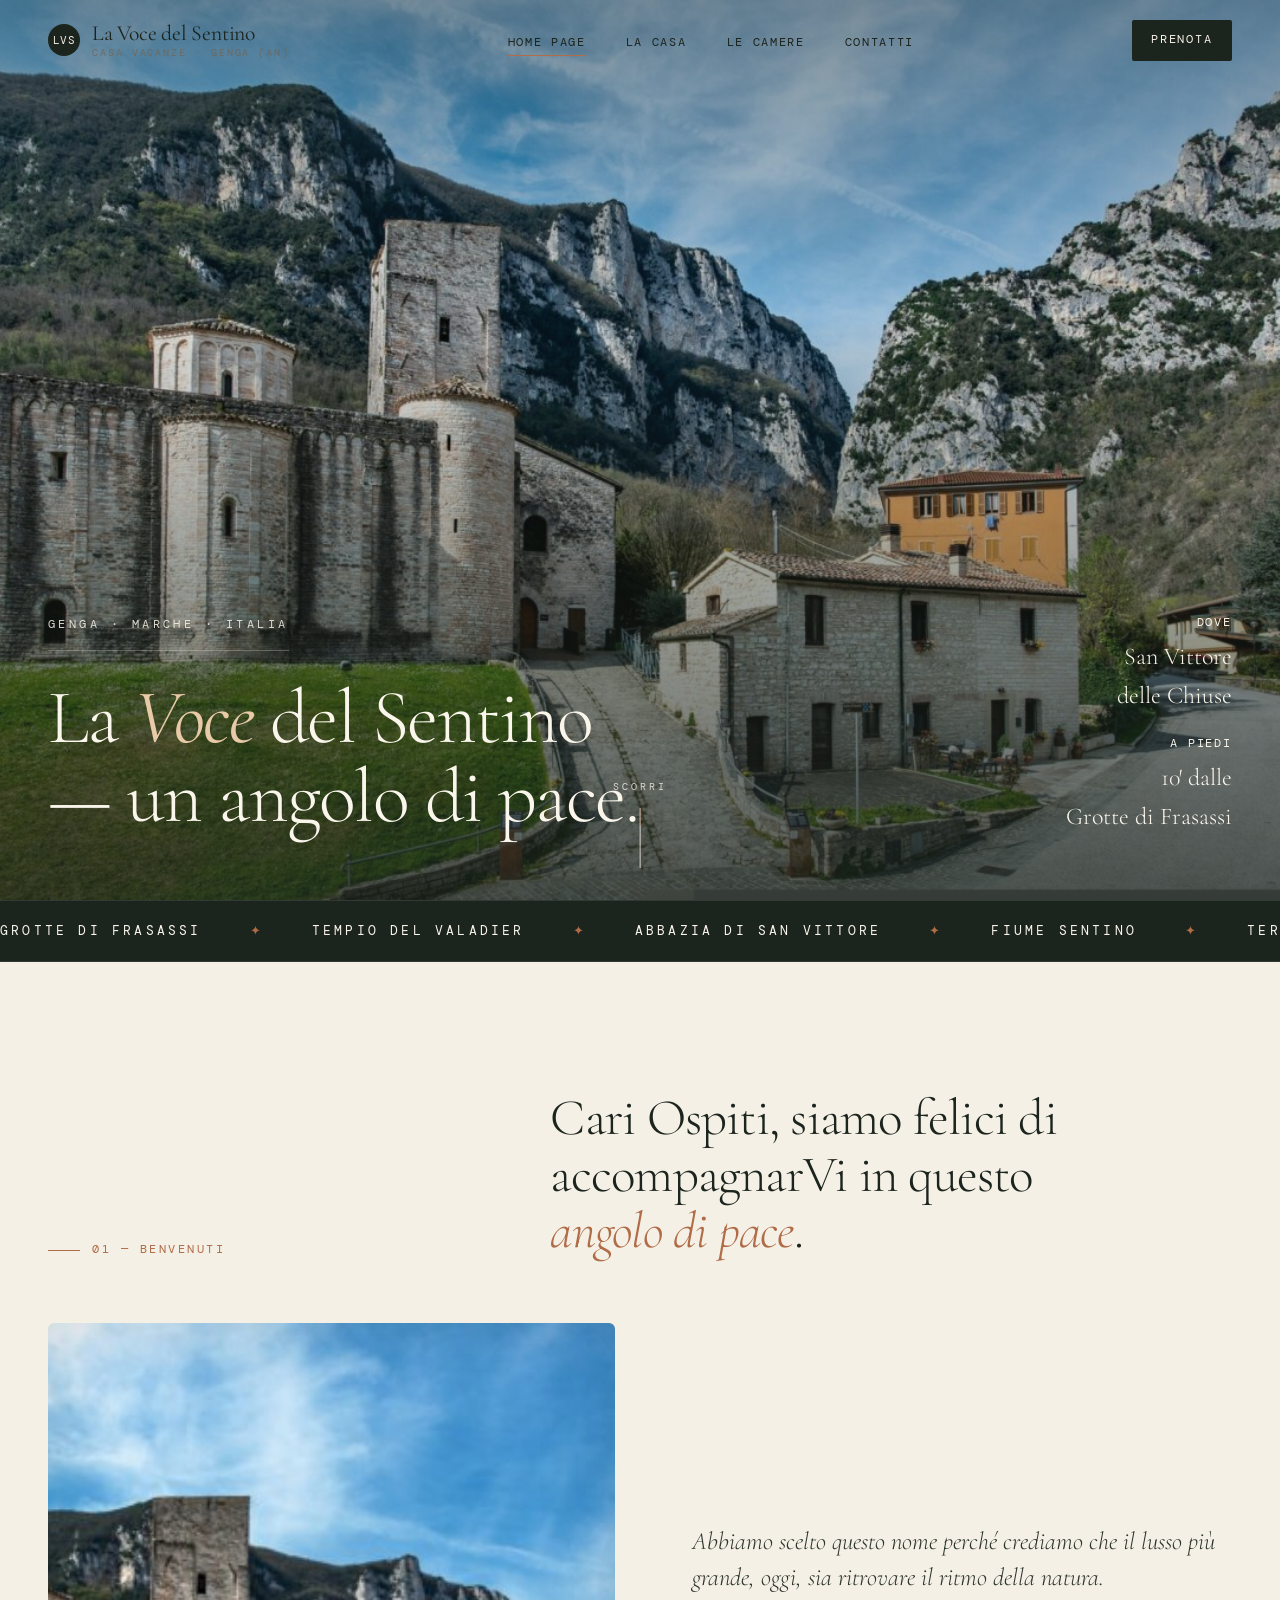
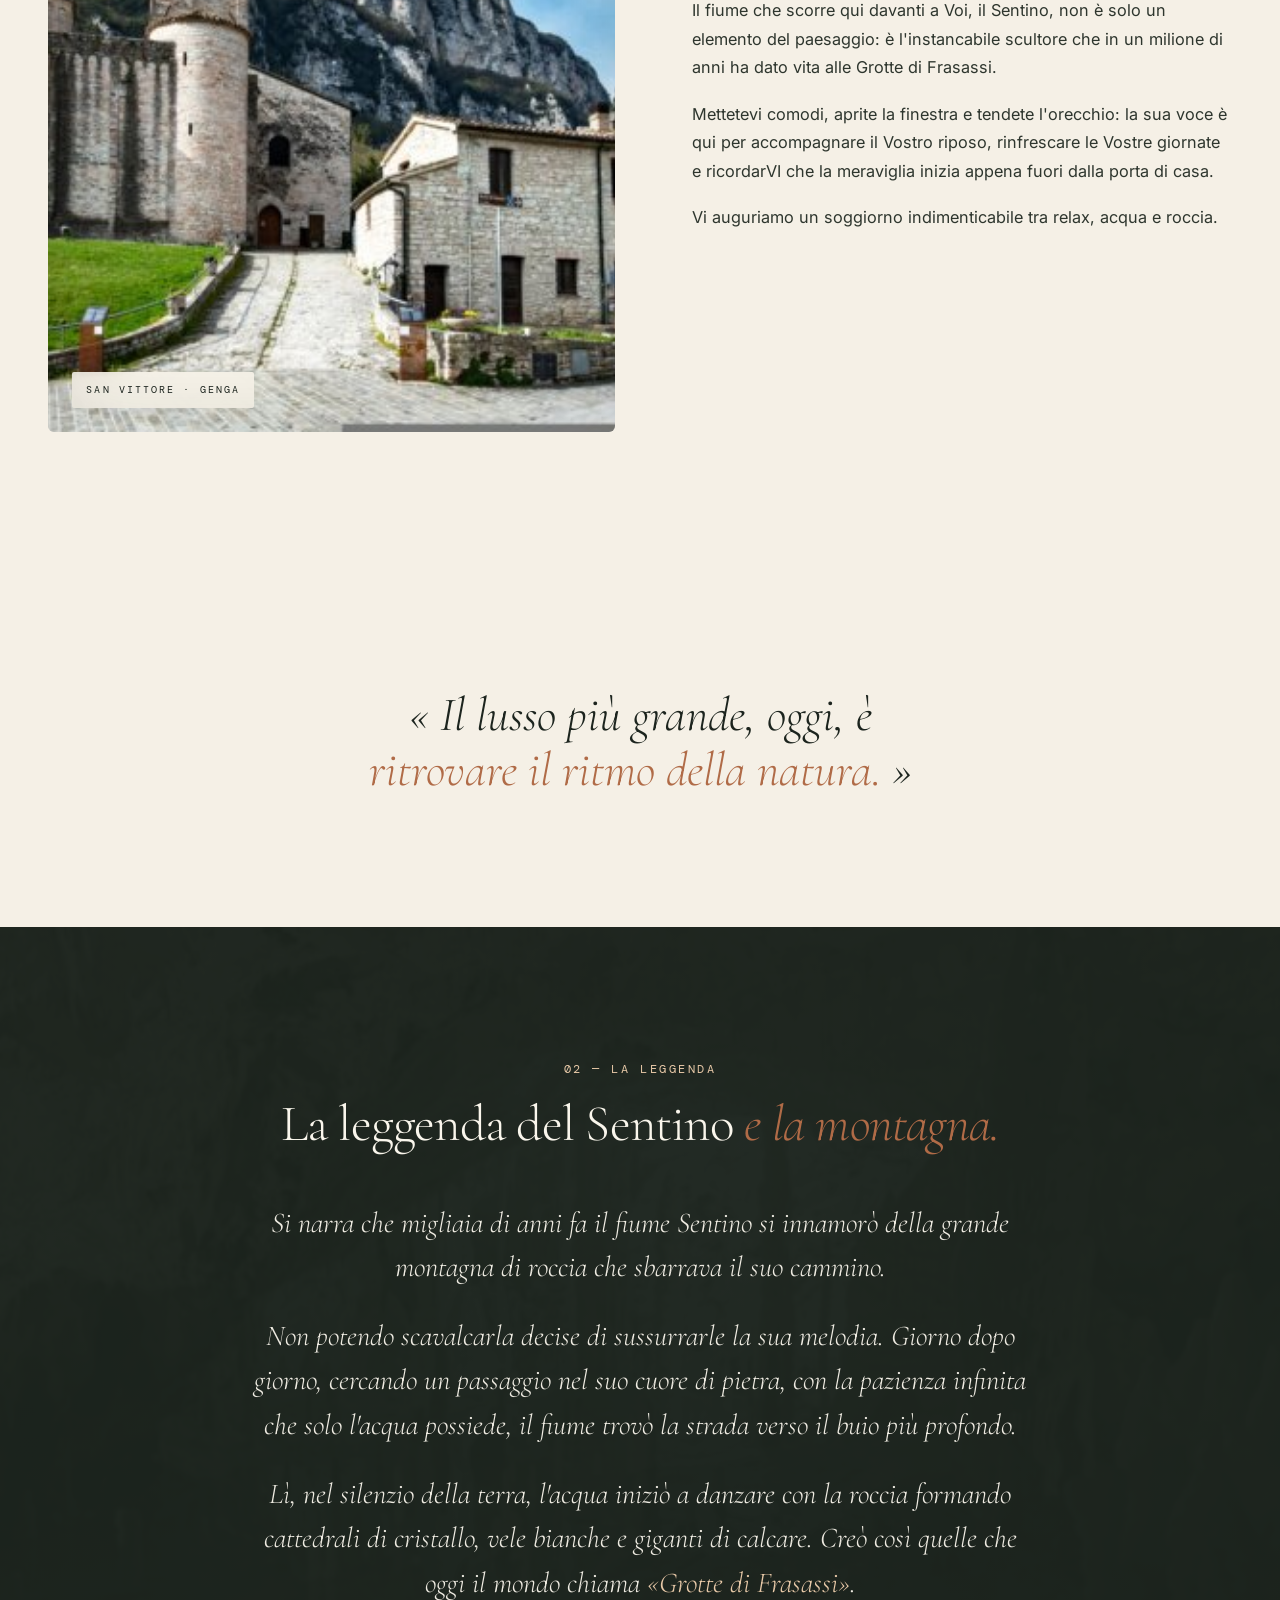
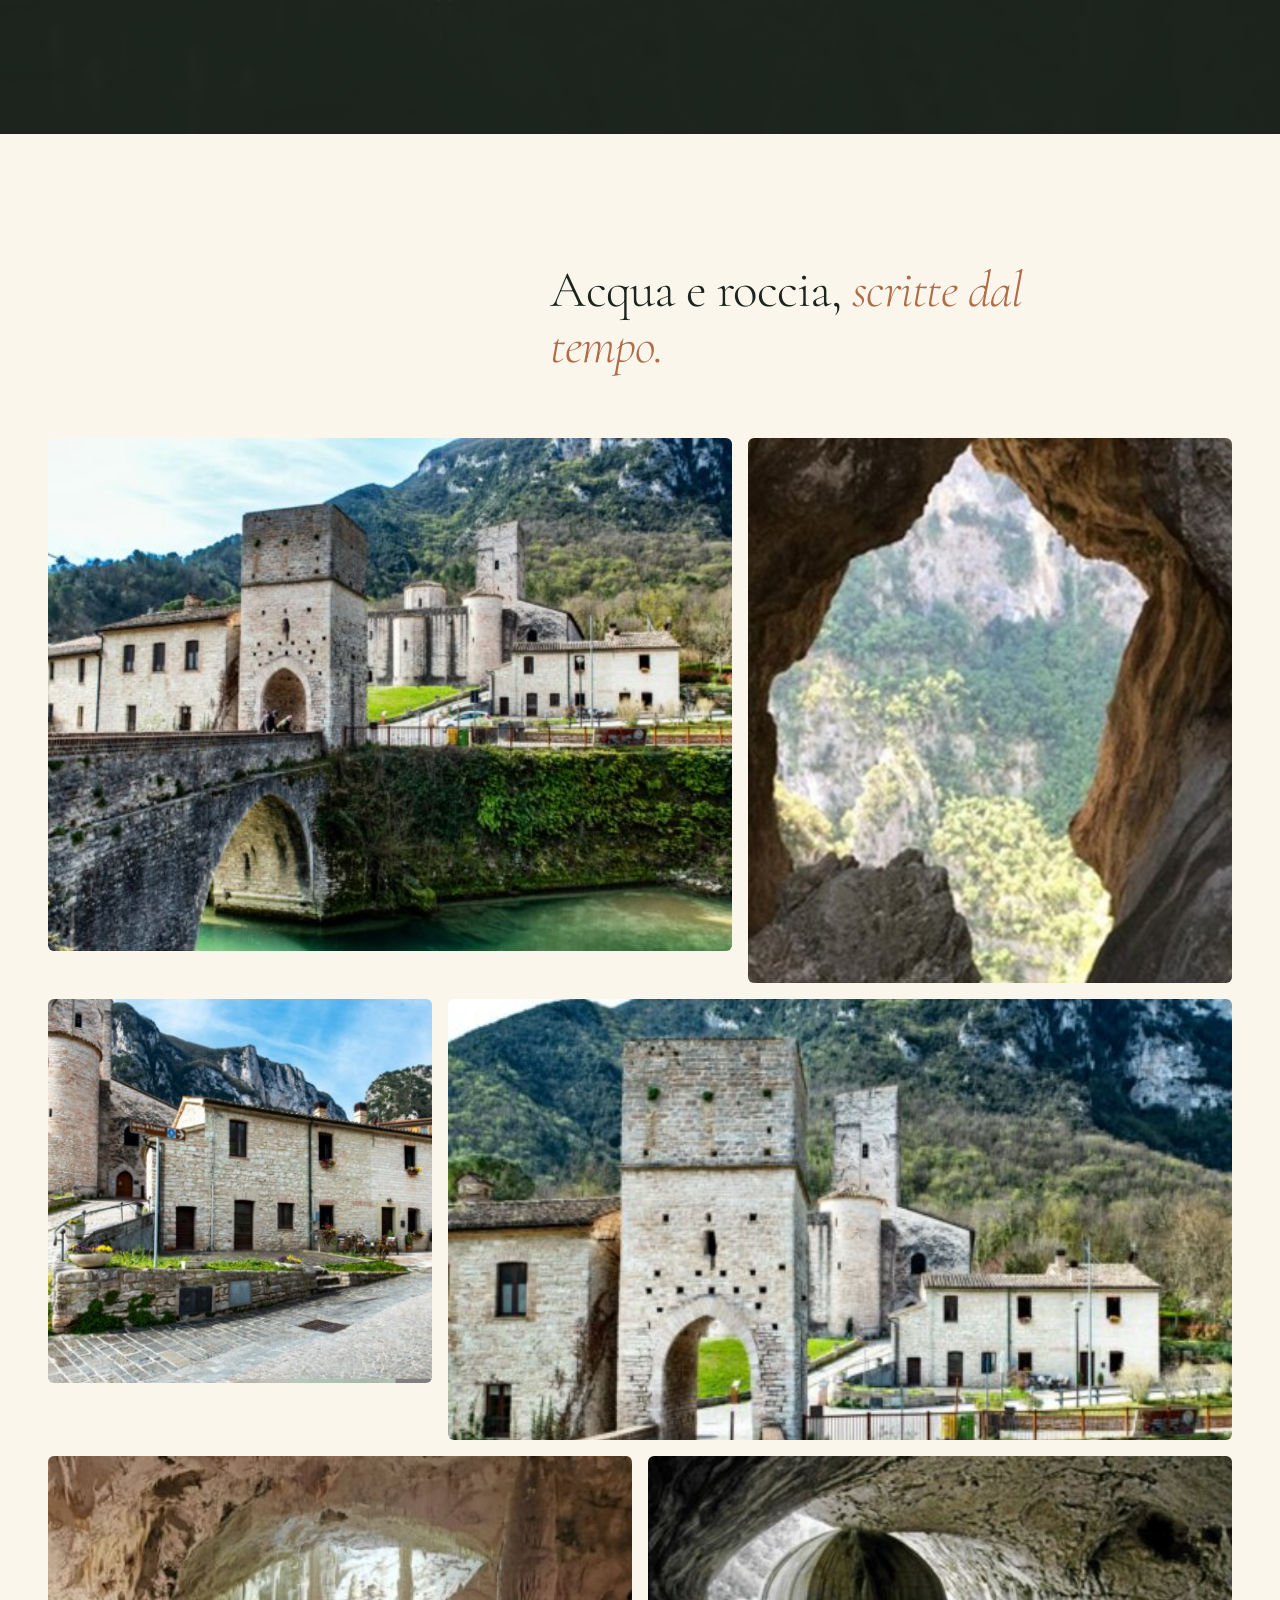
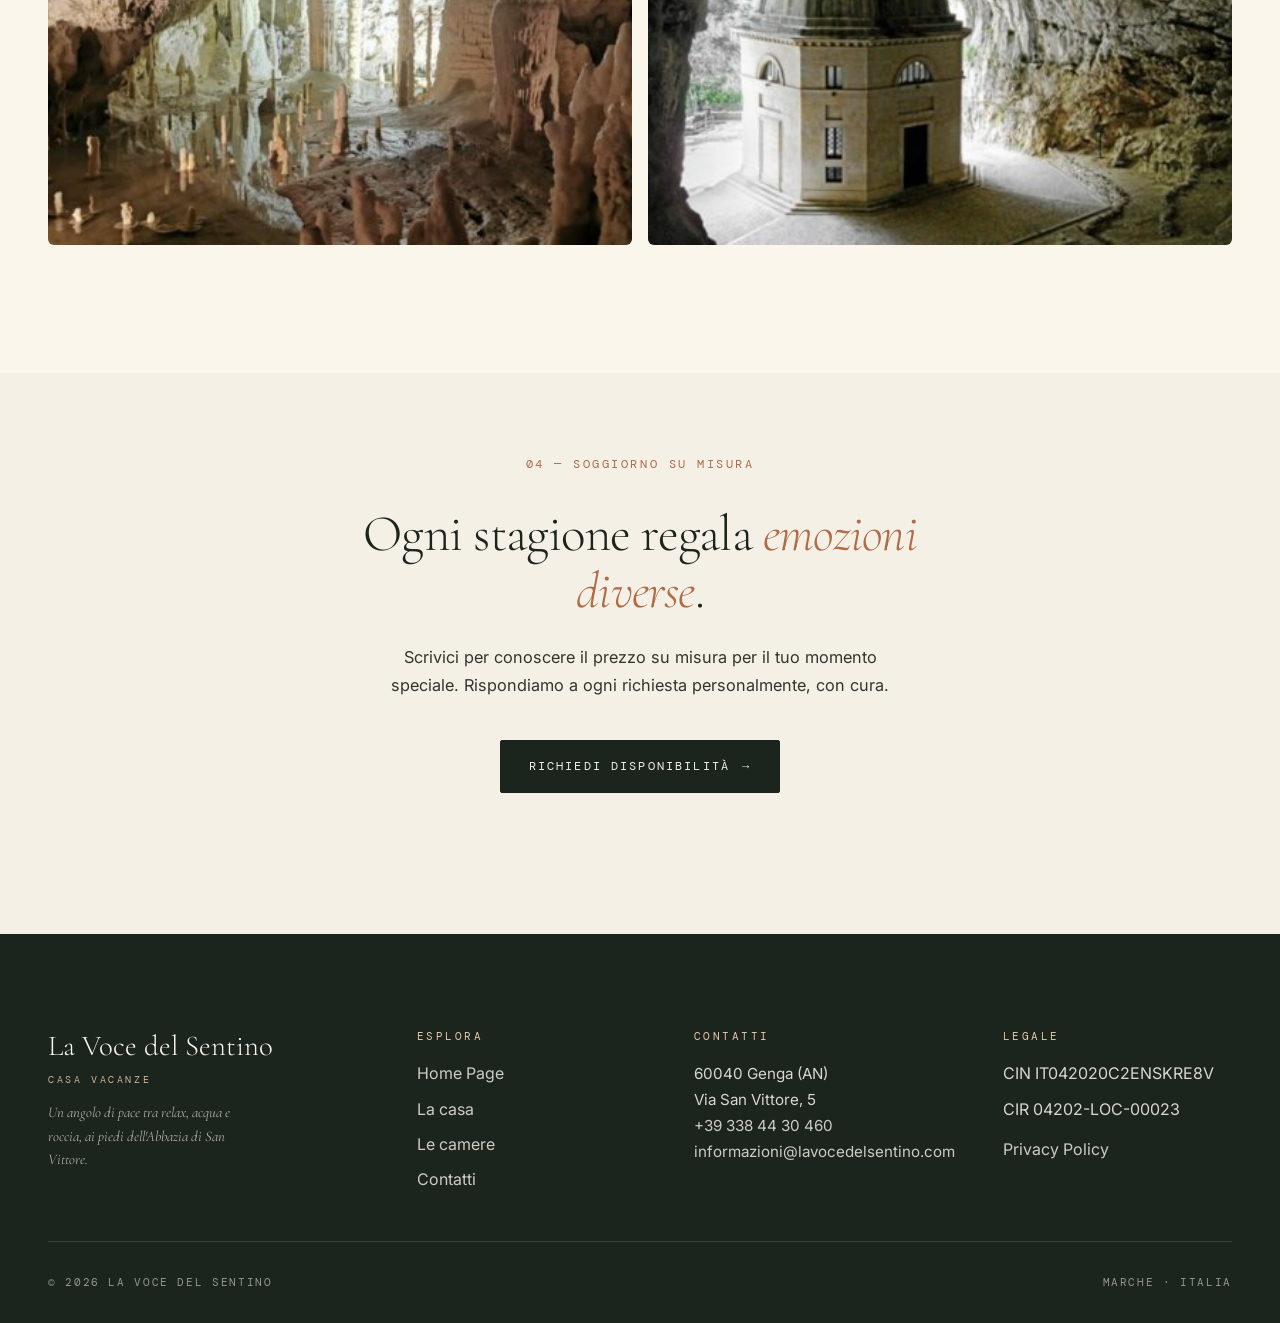
==== index.html @ 56e4af47 "Initial commit: La Voce del Sentino static site" ====
<!DOCTYPE html>
<html lang="it">
<head>
  <meta charset="UTF-8" />
  <meta name="viewport" content="width=device-width, initial-scale=1.0" />
  <title>La Voce del Sentino — Casa Vacanze a Genga, Marche</title>
  <meta name="description" content="Casa vacanze nel cuore delle Marche, a pochi passi dalle Grotte di Frasassi. Un angolo di pace accanto al fiume Sentino, tra relax, acqua e roccia." />
  <meta name="theme-color" content="#1C241E" />
  <meta property="og:title" content="La Voce del Sentino — Casa Vacanze" />
  <meta property="og:description" content="Un angolo di pace accanto al fiume Sentino, a 10 minuti dalle Grotte di Frasassi." />
  <meta property="og:type" content="website" />
  <meta property="og:image" content="images/1.jpg" />
  <link rel="icon" type="image/png" href="images/LA-VOCE-DEL-SENTINO-2.png" />
  <link rel="preconnect" href="https://fonts.googleapis.com">
  <link rel="preconnect" href="https://fonts.gstatic.com" crossorigin>
  <link href="https://fonts.googleapis.com/css2?family=Cormorant+Garamond:ital,wght@0,300;0,400;0,500;1,300;1,400&family=DM+Mono:wght@400;500&family=Inter:wght@300;400;500;600&display=swap" rel="stylesheet">
  <link rel="stylesheet" href="css/style.css" />
</head>
<body>

  <!-- NAV -->
  <header class="nav" role="banner">
    <div class="container nav__inner">
      <a href="index.html" class="nav__logo" aria-label="La Voce del Sentino — home">
        <span class="nav__logo-mark">LVS</span>
        <span>
          La Voce del Sentino
          <small>Casa Vacanze · Genga (AN)</small>
        </span>
      </a>
      <nav aria-label="Principale">
        <ul class="nav__links">
          <li><a href="index.html" class="is-active">Home Page</a></li>
          <li><a href="la-casa.html">La casa</a></li>
          <li><a href="le-camere.html">Le camere</a></li>
          <li><a href="contatti.html">Contatti</a></li>
        </ul>
      </nav>
      <a href="contatti.html" class="nav__cta">Prenota</a>
      <button class="nav__toggle" aria-label="Apri menu" aria-expanded="false">
        <span></span><span></span>
      </button>
    </div>
  </header>

  <!-- HERO -->
  <section class="hero" id="top">
    <div class="hero__bg">
      <img src="images/1.jpg" alt="La casa tra l'Abbazia di San Vittore e le montagne di Frasassi" />
    </div>
    <div class="container hero__inner">
      <div class="hero__grid">
        <div class="hero__headline reveal">
          <span class="hero__tag">Genga · Marche · Italia</span>
          <h1 class="display">La <em>Voce</em> del Sentino<br/>— un angolo di pace.</h1>
        </div>
        <div class="hero__meta reveal" data-delay="2">
          <div>
            <span>Dove</span>
            <strong>San Vittore<br/>delle Chiuse</strong>
          </div>
          <div>
            <span>A piedi</span>
            <strong>10′ dalle<br/>Grotte di Frasassi</strong>
          </div>
        </div>
      </div>
    </div>
    <div class="hero__scroll" aria-hidden="true">
      <span>Scorri</span>
      <span class="hero__scroll-line"></span>
    </div>
  </section>

  <!-- MARQUEE -->
  <div class="marquee" aria-hidden="true">
    <div class="marquee__track">
      <span>Grotte di Frasassi</span>
      <span>Tempio del Valadier</span>
      <span>Abbazia di San Vittore</span>
      <span>Fiume Sentino</span>
      <span>Terme di Frasassi</span>
      <span>Gola della Rossa</span>
      <span>Grotte di Frasassi</span>
      <span>Tempio del Valadier</span>
      <span>Abbazia di San Vittore</span>
      <span>Fiume Sentino</span>
      <span>Terme di Frasassi</span>
      <span>Gola della Rossa</span>
    </div>
  </div>

  <!-- WELCOME -->
  <section class="section">
    <div class="container">
      <div class="section-head">
        <div class="reveal">
          <span class="eyebrow">01 — Benvenuti</span>
        </div>
        <div class="section-head__right reveal" data-delay="1">
          <h2 class="h-section">Cari Ospiti, siamo felici di accompagnarVi in questo <em>angolo di pace</em>.</h2>
        </div>
      </div>

      <div class="split">
        <div class="split__media reveal">
          <img src="images/41.jpg" alt="L'Abbazia di San Vittore accanto alla casa, con la gola di Frasassi sullo sfondo" />
          <span class="split__caption">San Vittore · Genga</span>
        </div>
        <div class="split__content reveal" data-delay="1">
          <p class="lead">Abbiamo scelto questo nome perché crediamo che il lusso più grande, oggi, sia ritrovare il ritmo della natura.</p>
          <p class="body-text">Il fiume che scorre qui davanti a Voi, il Sentino, non è solo un elemento del paesaggio: è l'instancabile scultore che in un milione di anni ha dato vita alle Grotte di Frasassi.</p>
          <p class="body-text">Mettetevi comodi, aprite la finestra e tendete l'orecchio: la sua voce è qui per accompagnare il Vostro riposo, rinfrescare le Vostre giornate e ricordarVI che la meraviglia inizia appena fuori dalla porta di casa.</p>
          <p class="body-text">Vi auguriamo un soggiorno indimenticabile tra relax, acqua e roccia.</p>
        </div>
      </div>
    </div>
  </section>

  <!-- PULL QUOTE -->
  <section class="pull">
    <div class="container">
      <p class="pull__quote reveal">« Il lusso più grande, oggi, è <span>ritrovare il ritmo della natura.</span> »</p>
    </div>
  </section>

  <!-- LEGEND -->
  <section class="section section--dark legend">
    <div class="legend__bg"><img src="images/Grotte2.jpg" alt="" aria-hidden="true" /></div>
    <div class="container">
      <div class="legend__inner">
        <span class="eyebrow center reveal" style="color:#E8C9A8;">02 — La leggenda</span>
        <h2 class="h-section reveal" data-delay="1" style="margin-top:1rem;">La leggenda del Sentino <em>e la montagna.</em></h2>

        <div style="margin-top:3rem;">
          <p class="legend__quote reveal" data-delay="2">Si narra che migliaia di anni fa il fiume Sentino si innamorò della grande montagna di roccia che sbarrava il suo cammino.</p>
          <p class="legend__quote reveal" data-delay="3">Non potendo scavalcarla decise di sussurrarle la sua melodia. Giorno dopo giorno, cercando un passaggio nel suo cuore di pietra, con la pazienza infinita che solo l'acqua possiede, il fiume trovò la strada verso il buio più profondo.</p>
          <p class="legend__quote reveal" data-delay="4">Lì, nel silenzio della terra, l'acqua iniziò a danzare con la roccia formando cattedrali di cristallo, vele bianche e giganti di calcare. Creò così quelle che oggi il mondo chiama <span>«Grotte di Frasassi»</span>.</p>
        </div>
      </div>
    </div>
  </section>

  <!-- GALLERY TEASER -->
  <section class="section section--stone">
    <div class="container">
      <div class="section-head">
        <div class="reveal">
          <span class="eyebrow">03 — Sguardi</span>
        </div>
        <div class="section-head__right reveal" data-delay="1">
          <h2 class="h-section">Acqua e roccia, <em>scritte dal tempo.</em></h2>
        </div>
      </div>

      <div class="gallery">
        <div class="gallery__item gallery__item--a reveal"><img src="images/147.jpg" alt="Il ponte romanico di San Vittore delle Chiuse sul fiume Sentino" loading="lazy" /></div>
        <div class="gallery__item gallery__item--b reveal" data-delay="1"><img src="images/ForoDegliOcchialoni.jpg" alt="Il Foro degli Occhialoni: finestra naturale nella roccia" loading="lazy" /></div>
        <div class="gallery__item gallery__item--c reveal"><img src="images/47.jpg" alt="La casa con la torre medievale di San Vittore" loading="lazy" /></div>
        <div class="gallery__item gallery__item--d reveal" data-delay="1"><img src="images/192.jpg" alt="Borgo di San Vittore delle Chiuse" loading="lazy" /></div>
        <div class="gallery__item gallery__item--e reveal"><img src="images/Grotte2.jpg" alt="Interno delle Grotte di Frasassi" loading="lazy" /></div>
        <div class="gallery__item gallery__item--f reveal" data-delay="1"><img src="images/TempioDelValadier2.jpg" alt="Il Tempio del Valadier incastonato nella roccia" loading="lazy" /></div>
      </div>
    </div>
  </section>

  <!-- CTA -->
  <section class="section section--tight">
    <div class="container">
      <div class="section-head section-head--stack">
        <span class="eyebrow center reveal">04 — Soggiorno su misura</span>
        <h2 class="h-section reveal" data-delay="1" style="margin:1rem 0 1.5rem;">Ogni stagione regala <em>emozioni diverse</em>.</h2>
        <p class="body-text reveal" data-delay="2" style="max-width:52ch; margin-inline:auto;">Scrivici per conoscere il prezzo su misura per il tuo momento speciale. Rispondiamo a ogni richiesta personalmente, con cura.</p>
        <div style="margin-top:2.5rem;" class="reveal" data-delay="3">
          <a href="contatti.html" class="btn btn--primary">Richiedi disponibilità <span class="arrow">→</span></a>
        </div>
      </div>
    </div>
  </section>

  <!-- FOOTER -->
  <footer class="footer" role="contentinfo">
    <div class="container">
      <div class="footer__top">
        <div>
          <p class="footer__brand">La Voce del Sentino<small>Casa Vacanze</small></p>
          <p class="footer__tagline">Un angolo di pace tra relax, acqua e roccia, ai piedi dell'Abbazia di San Vittore.</p>
        </div>
        <div>
          <h4>Esplora</h4>
          <ul>
            <li><a href="index.html">Home Page</a></li>
            <li><a href="la-casa.html">La casa</a></li>
            <li><a href="le-camere.html">Le camere</a></li>
            <li><a href="contatti.html">Contatti</a></li>
          </ul>
        </div>
        <div>
          <h4>Contatti</h4>
          <address>
            60040 Genga (AN)<br/>
            Via San Vittore, 5<br/>
            <a href="tel:+393384430460">+39 338 44 30 460</a><br/>
            <a href="mailto:informazioni@lavocedelsentino.com">informazioni@lavocedelsentino.com</a>
          </address>
        </div>
        <div>
          <h4>Legale</h4>
          <ul>
            <li>CIN IT042020C2ENSKRE8V</li>
            <li>CIR 04202-LOC-00023</li>
            <li style="margin-top:0.9rem;"><a href="privacy.html">Privacy Policy</a></li>
          </ul>
        </div>
      </div>
      <div class="footer__bottom">
        <span>© <span data-year></span> La Voce del Sentino</span>
        <span>Marche · Italia</span>
      </div>
    </div>
  </footer>

  <script src="js/main.js" defer></script>
</body>
</html>
---- css/style.css ----
/* =========================================================
   La Voce del Sentino — Design System
   ========================================================= */

:root {
  /* Palette — inspired by limestone, river water, and Marche earth */
  --ivory: #F5F0E6;
  --cream: #FAF6EC;
  --stone: #CFC4B0;
  --stone-soft: #E6DFD0;
  --sage: #6A7860;
  --sage-deep: #4C5A47;
  --terracotta: #B06B47;
  --terracotta-deep: #8C4F30;
  --ink: #1C241E;
  --ink-soft: #2E362E;
  --muted: #6C6A62;
  --line: rgba(28, 36, 30, 0.12);
  --line-soft: rgba(28, 36, 30, 0.06);

  /* Typography */
  --serif: "Cormorant Garamond", "Cormorant", Georgia, "Times New Roman", serif;
  --sans: "Inter", -apple-system, BlinkMacSystemFont, "Segoe UI", Roboto, sans-serif;
  --mono: "DM Mono", "IBM Plex Mono", ui-monospace, monospace;

  /* Scale */
  --radius: 2px;
  --radius-lg: 6px;
  --shadow-sm: 0 1px 2px rgba(28, 36, 30, 0.06);
  --shadow-md: 0 20px 40px -20px rgba(28, 36, 30, 0.25);
  --shadow-lg: 0 40px 80px -30px rgba(28, 36, 30, 0.4);

  --container: 1280px;
  --gutter: clamp(1.25rem, 4vw, 3rem);
  --section-y: clamp(5rem, 10vw, 9rem);

  --ease: cubic-bezier(0.22, 1, 0.36, 1);
}

/* ---------- Reset ---------- */
*, *::before, *::after { box-sizing: border-box; }
html { scroll-behavior: smooth; -webkit-font-smoothing: antialiased; -moz-osx-font-smoothing: grayscale; }
body {
  margin: 0;
  background: var(--ivory);
  color: var(--ink);
  font-family: var(--sans);
  font-weight: 400;
  line-height: 1.6;
  font-size: 16px;
  overflow-x: hidden;
}
img, picture, video { max-width: 100%; height: auto; display: block; }
a { color: inherit; text-decoration: none; transition: color 0.3s var(--ease); }
button { font-family: inherit; cursor: pointer; border: none; background: none; color: inherit; }
h1, h2, h3, h4, h5, h6 { margin: 0; font-family: var(--serif); font-weight: 400; letter-spacing: -0.01em; line-height: 1.1; }
p { margin: 0; }

/* ---------- Utility ---------- */
.container {
  width: 100%;
  max-width: var(--container);
  margin: 0 auto;
  padding: 0 var(--gutter);
}
.eyebrow {
  font-family: var(--mono);
  font-size: 0.72rem;
  font-weight: 400;
  letter-spacing: 0.22em;
  text-transform: uppercase;
  color: var(--terracotta);
  display: inline-flex;
  align-items: center;
  gap: 0.75rem;
}
.eyebrow::before {
  content: "";
  width: 2rem;
  height: 1px;
  background: var(--terracotta);
}
.eyebrow.center::before { display: none; }
.eyebrow.muted { color: var(--muted); }
.eyebrow.muted::before { background: var(--muted); }

.display {
  font-family: var(--serif);
  font-weight: 300;
  font-size: clamp(2.4rem, 6vw, 5rem);
  line-height: 1.02;
  letter-spacing: -0.02em;
}
.display em { font-style: italic; font-weight: 400; color: var(--terracotta); }

.h-section {
  font-family: var(--serif);
  font-weight: 300;
  font-size: clamp(1.9rem, 4vw, 3.2rem);
  line-height: 1.1;
  letter-spacing: -0.015em;
}
.h-section em { font-style: italic; color: var(--terracotta); }

.lead {
  font-family: var(--serif);
  font-weight: 300;
  font-size: clamp(1.25rem, 2vw, 1.55rem);
  line-height: 1.45;
  color: var(--ink-soft);
  font-style: italic;
}

.body-text {
  font-size: 1.02rem;
  line-height: 1.75;
  color: var(--ink-soft);
}
.body-text + .body-text { margin-top: 1.1rem; }

/* ---------- Button ---------- */
.btn {
  display: inline-flex;
  align-items: center;
  gap: 0.75rem;
  padding: 1rem 1.75rem;
  font-family: var(--mono);
  font-size: 0.75rem;
  font-weight: 400;
  letter-spacing: 0.18em;
  text-transform: uppercase;
  border: 1px solid var(--ink);
  color: var(--ink);
  background: transparent;
  border-radius: var(--radius);
  transition: all 0.4s var(--ease);
  position: relative;
  overflow: hidden;
}
.btn:hover { background: var(--ink); color: var(--ivory); transform: translateY(-1px); }
.btn--primary { background: var(--ink); color: var(--ivory); }
.btn--primary:hover { background: var(--terracotta-deep); border-color: var(--terracotta-deep); color: var(--cream); }
.btn--light { border-color: var(--cream); color: var(--cream); }
.btn--light:hover { background: var(--cream); color: var(--ink); }
.btn .arrow { transition: transform 0.4s var(--ease); }
.btn:hover .arrow { transform: translateX(4px); }

/* ---------- Navigation ---------- */
.nav {
  position: fixed;
  top: 0; left: 0; right: 0;
  z-index: 100;
  padding: 1.25rem 0;
  transition: all 0.4s var(--ease);
  background: transparent;
}
.nav.is-scrolled {
  background: rgba(245, 240, 230, 0.85);
  backdrop-filter: saturate(180%) blur(20px);
  -webkit-backdrop-filter: saturate(180%) blur(20px);
  border-bottom: 1px solid var(--line-soft);
  padding: 0.9rem 0;
}
.nav__inner {
  display: flex;
  align-items: center;
  justify-content: space-between;
  gap: 2rem;
}
.nav__logo {
  font-family: var(--serif);
  font-size: 1.35rem;
  font-weight: 400;
  letter-spacing: -0.01em;
  color: var(--ink);
  display: flex;
  align-items: center;
  gap: 0.75rem;
}
.nav__logo-mark {
  width: 32px; height: 32px;
  border-radius: 50%;
  background: var(--ink);
  color: var(--ivory);
  display: grid;
  place-items: center;
  font-size: 0.7rem;
  letter-spacing: 0.05em;
  font-family: var(--mono);
}
.nav__logo span { line-height: 1; }
.nav__logo small {
  display: block;
  font-family: var(--mono);
  font-size: 0.6rem;
  letter-spacing: 0.2em;
  text-transform: uppercase;
  color: var(--muted);
  margin-top: 3px;
}
.nav__links {
  display: flex;
  gap: 2.5rem;
  list-style: none;
  margin: 0;
  padding: 0;
  align-items: center;
}
.nav__links a {
  font-family: var(--mono);
  font-size: 0.75rem;
  letter-spacing: 0.14em;
  text-transform: uppercase;
  color: var(--ink);
  position: relative;
  padding: 0.25rem 0;
}
.nav__links a::after {
  content: "";
  position: absolute;
  left: 0; bottom: -2px;
  width: 0; height: 1px;
  background: var(--terracotta);
  transition: width 0.4s var(--ease);
}
.nav__links a:hover::after,
.nav__links a.is-active::after { width: 100%; }
.nav__cta {
  font-family: var(--mono);
  font-size: 0.72rem;
  letter-spacing: 0.16em;
  text-transform: uppercase;
  padding: 0.7rem 1.2rem;
  background: var(--ink);
  color: var(--ivory);
  border-radius: var(--radius);
  transition: all 0.3s var(--ease);
}
.nav__cta:hover { background: var(--terracotta-deep); }
.nav__toggle {
  display: none;
  width: 32px; height: 32px;
  position: relative;
}
.nav__toggle span {
  position: absolute;
  left: 4px; right: 4px;
  height: 1px;
  background: var(--ink);
  transition: all 0.3s var(--ease);
}
.nav__toggle span:nth-child(1) { top: 12px; }
.nav__toggle span:nth-child(2) { top: 20px; }
.nav.is-open .nav__toggle span:nth-child(1) { top: 16px; transform: rotate(45deg); }
.nav.is-open .nav__toggle span:nth-child(2) { top: 16px; transform: rotate(-45deg); }

/* ---------- Hero ---------- */
.hero {
  position: relative;
  min-height: 100vh;
  min-height: 100svh;
  display: flex;
  align-items: flex-end;
  padding: 8rem 0 4rem;
  overflow: hidden;
  color: var(--cream);
}
.hero__bg {
  position: absolute;
  inset: 0;
  overflow: hidden;
  z-index: 0;
}
.hero__bg img {
  width: 100%; height: 100%;
  object-fit: cover;
  animation: ken 18s ease-out infinite alternate;
}
@keyframes ken {
  from { transform: scale(1.05) translate(0, 0); }
  to   { transform: scale(1.12) translate(-1%, -2%); }
}
.hero__bg::after {
  content: "";
  position: absolute;
  inset: 0;
  background: linear-gradient(180deg, rgba(28,36,30,0.45) 0%, rgba(28,36,30,0.15) 35%, rgba(28,36,30,0.75) 100%);
}
.hero__inner { position: relative; z-index: 2; width: 100%; }
.hero__grid {
  display: grid;
  grid-template-columns: 1fr auto;
  gap: 3rem;
  align-items: end;
}
.hero__headline .display { color: var(--cream); }
.hero__headline .display em { color: #E8C9A8; }
.hero__tag {
  display: inline-block;
  font-family: var(--mono);
  font-size: 0.72rem;
  letter-spacing: 0.3em;
  text-transform: uppercase;
  color: var(--cream);
  opacity: 0.85;
  margin-bottom: 1.75rem;
  padding-bottom: 1rem;
  border-bottom: 1px solid rgba(250, 246, 236, 0.3);
}
.hero__meta {
  display: flex;
  flex-direction: column;
  gap: 1.25rem;
  text-align: right;
  font-family: var(--mono);
  font-size: 0.72rem;
  letter-spacing: 0.16em;
  text-transform: uppercase;
  opacity: 0.9;
}
.hero__meta strong {
  display: block;
  font-family: var(--serif);
  font-size: 1.5rem;
  font-weight: 300;
  letter-spacing: 0;
  text-transform: none;
  margin-top: 0.35rem;
}
.hero__scroll {
  position: absolute;
  left: 50%;
  bottom: 2rem;
  transform: translateX(-50%);
  display: flex;
  flex-direction: column;
  align-items: center;
  gap: 0.75rem;
  font-family: var(--mono);
  font-size: 0.65rem;
  letter-spacing: 0.3em;
  text-transform: uppercase;
  color: var(--cream);
  opacity: 0.8;
  z-index: 3;
}
.hero__scroll-line {
  width: 1px;
  height: 60px;
  background: var(--cream);
  position: relative;
  overflow: hidden;
}
.hero__scroll-line::after {
  content: "";
  position: absolute;
  top: 0; left: 0; right: 0;
  height: 30%;
  background: var(--terracotta);
  animation: scroll-dot 2.4s var(--ease) infinite;
}
@keyframes scroll-dot {
  0%   { transform: translateY(-100%); }
  100% { transform: translateY(300%); }
}

/* ---------- Marquee ---------- */
.marquee {
  background: var(--ink);
  color: var(--cream);
  padding: 1.25rem 0;
  overflow: hidden;
  border-top: 1px solid rgba(250,246,236,0.1);
  border-bottom: 1px solid rgba(250,246,236,0.1);
}
.marquee__track {
  display: flex;
  gap: 3rem;
  white-space: nowrap;
  animation: marquee 40s linear infinite;
  font-family: var(--mono);
  font-size: 0.8rem;
  letter-spacing: 0.25em;
  text-transform: uppercase;
}
.marquee__track span { display: inline-flex; align-items: center; gap: 3rem; }
.marquee__track span::after {
  content: "✦";
  color: var(--terracotta);
}
@keyframes marquee {
  from { transform: translateX(0); }
  to   { transform: translateX(-50%); }
}

/* ---------- Sections ---------- */
.section {
  padding: var(--section-y) 0;
  position: relative;
}
.section--tight { padding: calc(var(--section-y) * 0.6) 0; }
.section--dark {
  background: var(--ink);
  color: var(--cream);
}
.section--dark .body-text { color: rgba(250,246,236,0.8); }
.section--dark .lead { color: rgba(250,246,236,0.9); }
.section--dark .eyebrow { color: #E8C9A8; }
.section--dark .eyebrow::before { background: #E8C9A8; }
.section--stone { background: var(--cream); }

.section-head {
  display: grid;
  grid-template-columns: 1fr 1.5fr;
  gap: 3rem;
  margin-bottom: 4rem;
  align-items: end;
}
.section-head__right { max-width: 52ch; }
.section-head--stack { display: block; text-align: center; max-width: 60ch; margin-inline: auto; }
.section-head--stack .eyebrow { margin-bottom: 1rem; }

/* ---------- Welcome split ---------- */
.split {
  display: grid;
  grid-template-columns: 1.05fr 1fr;
  gap: clamp(2rem, 6vw, 5.5rem);
  align-items: center;
}
.split--reverse { direction: rtl; }
.split--reverse > * { direction: ltr; }
.split__media {
  position: relative;
  aspect-ratio: 4/5;
  overflow: hidden;
  border-radius: var(--radius-lg);
}
.split__media img {
  width: 100%; height: 100%;
  object-fit: cover;
  transition: transform 1.4s var(--ease);
}
.split__media:hover img { transform: scale(1.04); }
.split__media::after {
  content: "";
  position: absolute;
  inset: 0;
  pointer-events: none;
  box-shadow: inset 0 0 80px rgba(28,36,30,0.15);
}
.split__caption {
  position: absolute;
  left: 1.5rem; bottom: 1.5rem;
  padding: 0.6rem 0.9rem;
  background: rgba(250,246,236,0.9);
  backdrop-filter: blur(8px);
  font-family: var(--mono);
  font-size: 0.65rem;
  letter-spacing: 0.2em;
  text-transform: uppercase;
  color: var(--ink);
  border-radius: var(--radius);
}
.split__content .h-section { margin-bottom: 2rem; }

/* ---------- Feature pull ---------- */
.pull {
  padding: var(--section-y) 0;
  text-align: center;
}
.pull .container > .pull__quote { max-width: 28ch; margin: 0 auto; }
.pull__quote {
  font-family: var(--serif);
  font-style: italic;
  font-weight: 300;
  font-size: clamp(1.8rem, 4vw, 3rem);
  line-height: 1.15;
  color: var(--ink);
}
.pull__quote span { color: var(--terracotta); }

/* ---------- Legend (dark) ---------- */
.legend {
  position: relative;
  overflow: hidden;
}
.legend__bg {
  position: absolute;
  inset: 0;
  z-index: 0;
  opacity: 0.25;
}
.legend__bg img {
  width: 100%; height: 100%; object-fit: cover;
  filter: grayscale(0.3) contrast(1.05);
}
.legend__bg::after {
  content: "";
  position: absolute;
  inset: 0;
  background: linear-gradient(180deg, rgba(28,36,30,0.85), rgba(28,36,30,0.95));
}
.legend .container { position: relative; z-index: 1; }
.legend__inner {
  max-width: 780px;
  margin: 0 auto;
  text-align: center;
}
.legend__quote {
  font-family: var(--serif);
  font-weight: 300;
  font-size: clamp(1.35rem, 2.3vw, 1.8rem);
  line-height: 1.55;
  color: rgba(250,246,236,0.95);
  font-style: italic;
}
.legend__quote + .legend__quote { margin-top: 1.5rem; }
.legend__quote span { color: #E8C9A8; }

/* ---------- Attractions cards ---------- */
.cards {
  display: grid;
  grid-template-columns: repeat(auto-fit, minmax(260px, 1fr));
  gap: 1.25rem;
}
.card {
  position: relative;
  aspect-ratio: 4/5;
  overflow: hidden;
  border-radius: var(--radius-lg);
  color: var(--cream);
  isolation: isolate;
}
.card img {
  position: absolute;
  inset: 0;
  width: 100%; height: 100%;
  object-fit: cover;
  transition: transform 1s var(--ease);
  z-index: 0;
}
.card::after {
  content: "";
  position: absolute;
  inset: 0;
  background: linear-gradient(180deg, rgba(28,36,30,0.1) 30%, rgba(28,36,30,0.9) 100%);
  z-index: 1;
}
.card__body {
  position: relative;
  z-index: 2;
  height: 100%;
  display: flex;
  flex-direction: column;
  justify-content: flex-end;
  padding: 1.5rem;
}
.card__meta {
  font-family: var(--mono);
  font-size: 0.66rem;
  letter-spacing: 0.22em;
  text-transform: uppercase;
  color: #E8C9A8;
  margin-bottom: 0.5rem;
}
.card__title {
  font-family: var(--serif);
  font-weight: 300;
  font-size: 1.5rem;
  line-height: 1.15;
}
.card:hover img { transform: scale(1.08); }

/* ---------- Gallery ---------- */
.gallery {
  display: grid;
  grid-template-columns: repeat(12, 1fr);
  gap: 1rem;
}
.gallery__item {
  overflow: hidden;
  border-radius: var(--radius-lg);
  position: relative;
}
.gallery__item img {
  width: 100%; height: 100%;
  object-fit: cover;
  transition: transform 1s var(--ease);
}
.gallery__item:hover img { transform: scale(1.05); }
.gallery__item--a { grid-column: span 7; aspect-ratio: 4/3; }
.gallery__item--b { grid-column: span 5; aspect-ratio: 4/4.5; }
.gallery__item--c { grid-column: span 4; aspect-ratio: 1/1; }
.gallery__item--d { grid-column: span 8; aspect-ratio: 16/9; }
.gallery__item--e { grid-column: span 6; aspect-ratio: 3/2; }
.gallery__item--f { grid-column: span 6; aspect-ratio: 3/2; }

/* ---------- Feature list ---------- */
.features {
  display: grid;
  grid-template-columns: repeat(auto-fit, minmax(220px, 1fr));
  gap: 2rem;
  border-top: 1px solid var(--line);
  padding-top: 3rem;
  margin-top: 4rem;
}
.feature__num {
  font-family: var(--mono);
  font-size: 0.72rem;
  letter-spacing: 0.2em;
  color: var(--terracotta);
  margin-bottom: 0.75rem;
}
.feature__title {
  font-family: var(--serif);
  font-size: 1.5rem;
  font-weight: 300;
  margin-bottom: 0.75rem;
}
.feature__text {
  font-size: 0.95rem;
  color: var(--muted);
  line-height: 1.6;
}

/* ---------- Info strip ---------- */
.info-strip {
  display: grid;
  grid-template-columns: repeat(auto-fit, minmax(220px, 1fr));
  gap: 2rem;
  padding: 3rem 0;
  border-top: 1px solid var(--line);
  border-bottom: 1px solid var(--line);
}
.info-strip__item .label {
  font-family: var(--mono);
  font-size: 0.68rem;
  letter-spacing: 0.22em;
  text-transform: uppercase;
  color: var(--muted);
  margin-bottom: 0.5rem;
  display: block;
}
.info-strip__item .value {
  font-family: var(--serif);
  font-size: 1.4rem;
  line-height: 1.3;
  font-weight: 300;
}
.info-strip__item .value a:hover { color: var(--terracotta); }

/* ---------- Contact Form ---------- */
.contact {
  display: grid;
  grid-template-columns: 1fr 1.25fr;
  gap: clamp(2rem, 6vw, 5rem);
}
.contact__side h2 { margin-bottom: 1.5rem; }
.contact__info { margin-top: 2.5rem; }
.contact__info > * + * { margin-top: 1.75rem; }
.contact__info .label {
  font-family: var(--mono);
  font-size: 0.68rem;
  letter-spacing: 0.22em;
  text-transform: uppercase;
  color: var(--muted);
  display: block;
  margin-bottom: 0.3rem;
}
.contact__info .value {
  font-family: var(--serif);
  font-size: 1.3rem;
  font-weight: 300;
  line-height: 1.3;
}
.contact__info .value a:hover { color: var(--terracotta); }

.form {
  background: var(--cream);
  padding: clamp(2rem, 4vw, 3rem);
  border-radius: var(--radius-lg);
  border: 1px solid var(--line-soft);
}
.form__row { display: grid; grid-template-columns: 1fr 1fr; gap: 1.25rem; }
.form__field {
  position: relative;
  margin-bottom: 1.25rem;
}
.form__field--full { grid-column: 1 / -1; }
.form__label {
  font-family: var(--mono);
  font-size: 0.65rem;
  letter-spacing: 0.22em;
  text-transform: uppercase;
  color: var(--muted);
  display: block;
  margin-bottom: 0.5rem;
}
.form__input,
.form__select,
.form__textarea {
  width: 100%;
  padding: 0.85rem 0;
  border: none;
  border-bottom: 1px solid var(--line);
  background: transparent;
  font-family: var(--sans);
  font-size: 1rem;
  color: var(--ink);
  transition: border-color 0.3s var(--ease);
  border-radius: 0;
}
.form__input:focus,
.form__select:focus,
.form__textarea:focus {
  outline: none;
  border-bottom-color: var(--terracotta);
}
.form__textarea { resize: vertical; min-height: 120px; }
.form__submit { margin-top: 1rem; width: 100%; justify-content: center; }
.form__note {
  margin-top: 1rem;
  font-size: 0.78rem;
  color: var(--muted);
  line-height: 1.5;
}
.form__note a { text-decoration: underline; }

/* ---------- Map ---------- */
.map-wrap {
  position: relative;
  aspect-ratio: 21/9;
  border-radius: var(--radius-lg);
  overflow: hidden;
  border: 1px solid var(--line);
}
.map-wrap iframe { width: 100%; height: 100%; border: 0; filter: grayscale(0.3) contrast(0.95); }

/* ---------- Footer ---------- */
.footer {
  background: var(--ink);
  color: rgba(250,246,236,0.85);
  padding: clamp(4rem, 8vw, 6rem) 0 2rem;
}
.footer__top {
  display: grid;
  grid-template-columns: 1.4fr 1fr 1fr 1fr;
  gap: 3rem;
  padding-bottom: 3rem;
  border-bottom: 1px solid rgba(250,246,236,0.15);
}
.footer__brand {
  font-family: var(--serif);
  font-size: 1.8rem;
  font-weight: 300;
  line-height: 1.1;
  color: var(--cream);
  margin-bottom: 1rem;
}
.footer__brand small {
  display: block;
  font-family: var(--mono);
  font-size: 0.65rem;
  letter-spacing: 0.25em;
  text-transform: uppercase;
  color: #E8C9A8;
  margin-top: 0.75rem;
}
.footer__tagline {
  font-size: 0.92rem;
  line-height: 1.6;
  max-width: 34ch;
  color: rgba(250,246,236,0.65);
  font-style: italic;
  font-family: var(--serif);
}
.footer h4 {
  font-family: var(--mono);
  font-size: 0.7rem;
  letter-spacing: 0.22em;
  text-transform: uppercase;
  color: #E8C9A8;
  margin-bottom: 1.2rem;
  font-weight: 400;
}
.footer ul { list-style: none; padding: 0; margin: 0; }
.footer li + li { margin-top: 0.6rem; }
.footer a { color: rgba(250,246,236,0.8); }
.footer a:hover { color: var(--cream); }
.footer address {
  font-style: normal;
  font-size: 0.95rem;
  line-height: 1.7;
}
.footer__bottom {
  display: flex;
  justify-content: space-between;
  align-items: center;
  padding-top: 2rem;
  gap: 2rem;
  flex-wrap: wrap;
  font-family: var(--mono);
  font-size: 0.68rem;
  letter-spacing: 0.15em;
  text-transform: uppercase;
  color: rgba(250,246,236,0.55);
}

/* ---------- Sub-hero (for inner pages) ---------- */
.subhero {
  position: relative;
  min-height: 70vh;
  display: flex;
  align-items: flex-end;
  padding: 9rem 0 4rem;
  overflow: hidden;
  color: var(--cream);
}
.subhero__bg {
  position: absolute;
  inset: 0;
  z-index: 0;
}
.subhero__bg img { width: 100%; height: 100%; object-fit: cover; }
.subhero__bg::after {
  content: "";
  position: absolute; inset: 0;
  background: linear-gradient(180deg, rgba(28,36,30,0.35) 0%, rgba(28,36,30,0.75) 100%);
}
.subhero__inner { position: relative; z-index: 1; }
.subhero__title {
  font-family: var(--serif);
  font-weight: 300;
  font-size: clamp(2.5rem, 6vw, 4.5rem);
  line-height: 1;
  color: var(--cream);
  letter-spacing: -0.02em;
  margin-top: 1rem;
}
.subhero__title em { font-style: italic; color: #E8C9A8; }
.subhero__tag {
  font-family: var(--mono);
  font-size: 0.72rem;
  letter-spacing: 0.3em;
  text-transform: uppercase;
  color: #E8C9A8;
}

/* ---------- Detail blocks (la casa attractions) ---------- */
.attractions {
  display: grid;
  grid-template-columns: repeat(2, 1fr);
  gap: 3rem 4rem;
}
.attraction {
  display: grid;
  grid-template-columns: 120px 1fr;
  gap: 1.5rem;
  align-items: start;
}
.attraction__img {
  aspect-ratio: 1/1;
  border-radius: var(--radius-lg);
  overflow: hidden;
}
.attraction__img img { width: 100%; height: 100%; object-fit: cover; }
.attraction__num {
  font-family: var(--mono);
  font-size: 0.7rem;
  letter-spacing: 0.2em;
  color: var(--terracotta);
  margin-bottom: 0.35rem;
}
.attraction__name {
  font-family: var(--serif);
  font-size: 1.35rem;
  line-height: 1.2;
  font-weight: 400;
  margin-bottom: 0.35rem;
}
.attraction__distance {
  font-family: var(--mono);
  font-size: 0.7rem;
  letter-spacing: 0.14em;
  text-transform: uppercase;
  color: var(--muted);
}

/* ---------- Room features ---------- */
.rooms-intro {
  display: grid;
  grid-template-columns: 1.2fr 1fr;
  gap: clamp(2rem, 6vw, 5rem);
  align-items: center;
}
.rooms-intro__media {
  aspect-ratio: 4/5;
  overflow: hidden;
  border-radius: var(--radius-lg);
}
.rooms-intro__media img { width: 100%; height: 100%; object-fit: cover; }

.amenities {
  list-style: none;
  margin: 2rem 0 0;
  padding: 0;
  display: grid;
  grid-template-columns: 1fr 1fr;
  gap: 0.75rem 2rem;
}
.amenities li {
  display: flex;
  align-items: center;
  gap: 0.75rem;
  padding: 0.6rem 0;
  border-bottom: 1px solid var(--line-soft);
  font-size: 0.95rem;
  color: var(--ink-soft);
}
.amenities li::before {
  content: "";
  width: 6px; height: 6px;
  background: var(--terracotta);
  border-radius: 50%;
  flex: none;
}

/* ---------- Legal content ---------- */
.legal {
  max-width: 760px;
  margin: 0 auto;
}
.legal h2 {
  font-size: 1.6rem;
  margin: 2.5rem 0 0.75rem;
  color: var(--ink);
}
.legal h3 {
  font-size: 1.15rem;
  font-weight: 400;
  margin: 1.75rem 0 0.5rem;
  color: var(--ink);
  font-family: var(--sans);
  letter-spacing: 0.02em;
}
.legal p { margin-bottom: 1rem; color: var(--ink-soft); font-size: 0.98rem; line-height: 1.7; }
.legal ul { color: var(--ink-soft); padding-left: 1.2rem; margin-bottom: 1rem; }
.legal li { margin-bottom: 0.5rem; line-height: 1.65; }

/* ---------- Reveal animation (progressive enhancement) ---------- */
.reveal { opacity: 1; transform: none; }
.js .reveal {
  opacity: 0;
  transform: translateY(24px);
  transition: opacity 0.9s var(--ease), transform 0.9s var(--ease);
}
.js .reveal.is-in { opacity: 1; transform: none; }
.reveal[data-delay="1"] { transition-delay: 0.1s; }
.reveal[data-delay="2"] { transition-delay: 0.2s; }
.reveal[data-delay="3"] { transition-delay: 0.3s; }
.reveal[data-delay="4"] { transition-delay: 0.4s; }

/* ---------- Responsive ---------- */
@media (max-width: 960px) {
  .section-head { grid-template-columns: 1fr; gap: 1.25rem; margin-bottom: 2.5rem; }
  .split { grid-template-columns: 1fr; gap: 2.5rem; }
  .split--reverse { direction: ltr; }
  .rooms-intro { grid-template-columns: 1fr; }
  .contact { grid-template-columns: 1fr; }
  .footer__top { grid-template-columns: 1fr 1fr; gap: 2rem; }
  .attractions { grid-template-columns: 1fr; gap: 2rem; }
  .hero__grid { grid-template-columns: 1fr; gap: 2rem; }
  .hero__meta { text-align: left; flex-direction: row; flex-wrap: wrap; gap: 1.5rem 2.5rem; }
  .gallery__item--a, .gallery__item--b, .gallery__item--c,
  .gallery__item--d, .gallery__item--e, .gallery__item--f { grid-column: span 12; aspect-ratio: 4/3; }
}

@media (max-width: 720px) {
  :root { --section-y: 4.5rem; }
  .nav__links { display: none; position: fixed; top: 70px; left: 0; right: 0; background: var(--ivory); flex-direction: column; padding: 2rem; gap: 1.5rem; border-top: 1px solid var(--line); text-align: center; box-shadow: var(--shadow-md); }
  .nav.is-open .nav__links { display: flex; }
  .nav__cta { display: none; }
  .nav__toggle { display: inline-block; }
  .form__row { grid-template-columns: 1fr; }
  .footer__top { grid-template-columns: 1fr; }
  .amenities { grid-template-columns: 1fr; }
  .attraction { grid-template-columns: 90px 1fr; gap: 1rem; }
  .hero { padding-top: 6rem; }
  .subhero { min-height: 55vh; }
  .footer__bottom { flex-direction: column; align-items: flex-start; gap: 1rem; }
}

/* ---------- Prefers reduced motion ---------- */
@media (prefers-reduced-motion: reduce) {
  *, *::before, *::after {
    animation-duration: 0.001s !important;
    animation-iteration-count: 1 !important;
    transition-duration: 0.001s !important;
  }
  .hero__bg img { animation: none; }
  .reveal { opacity: 1; transform: none; }
}
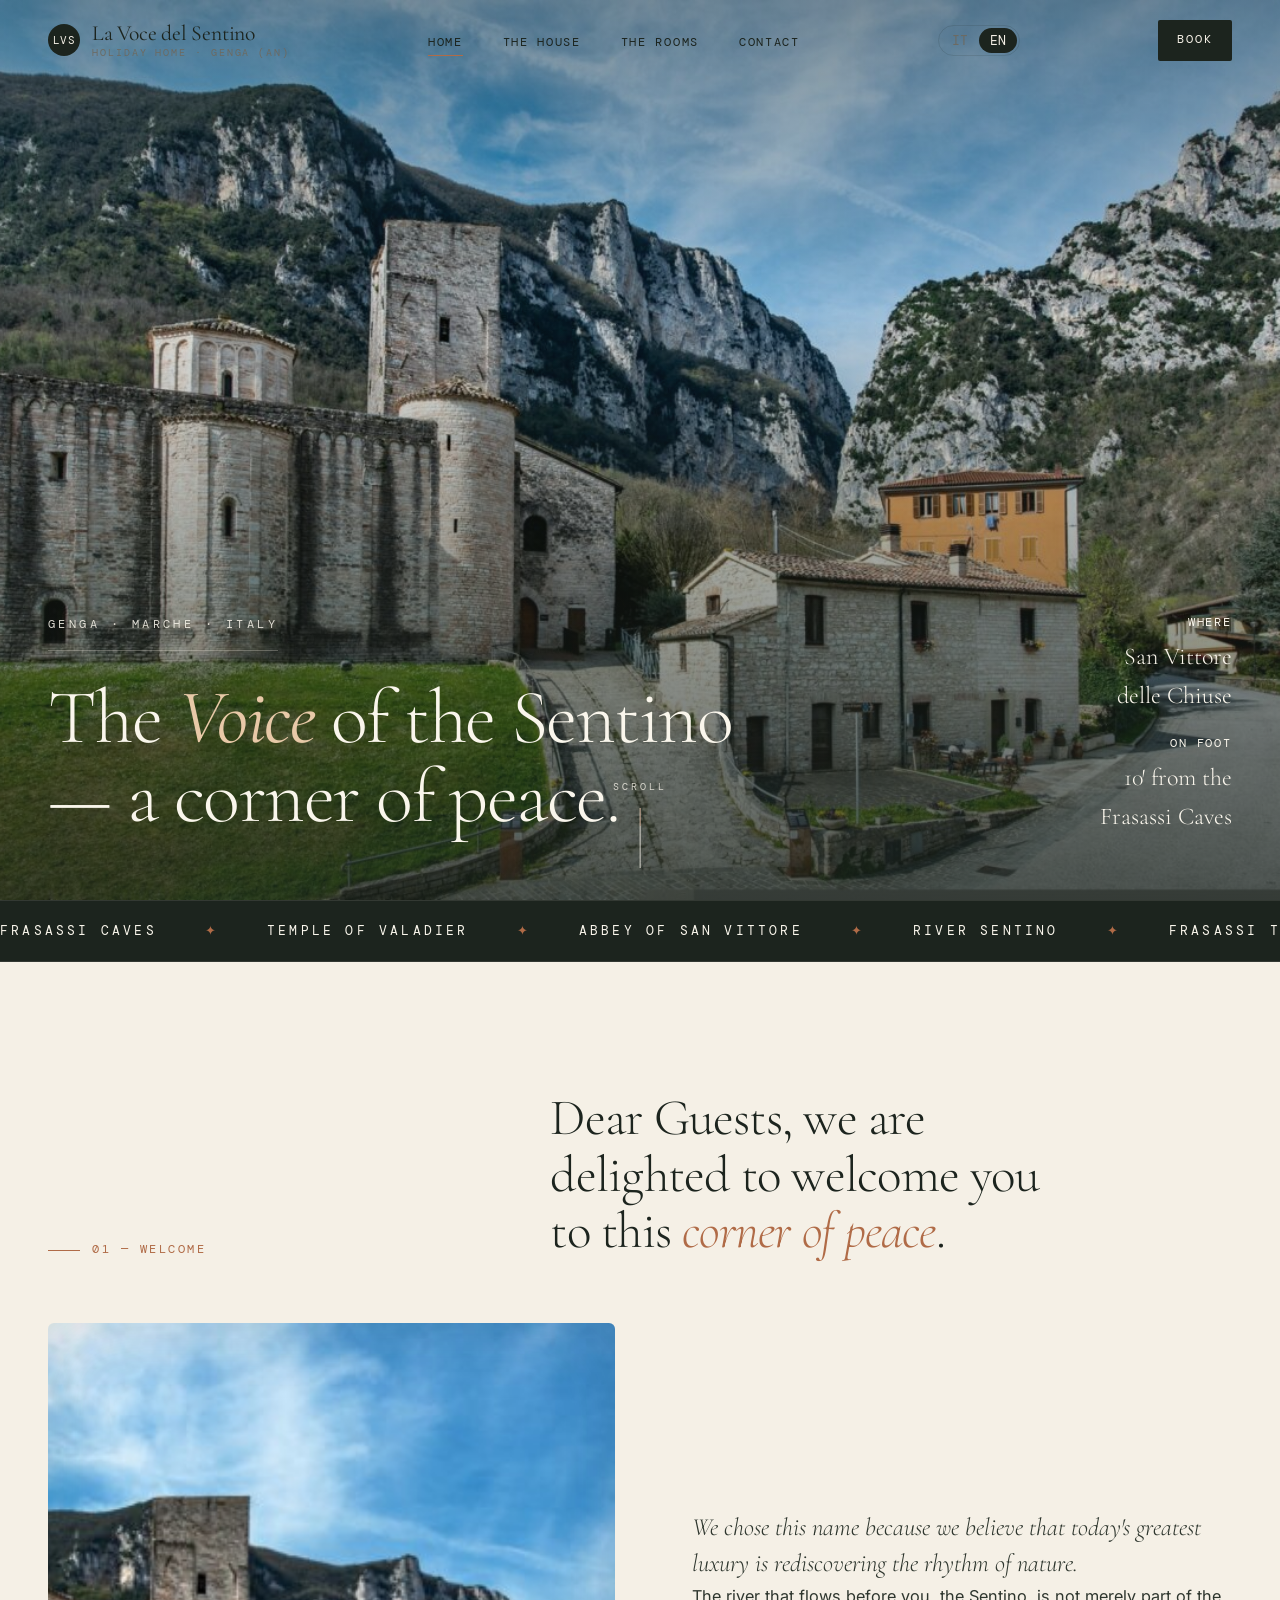
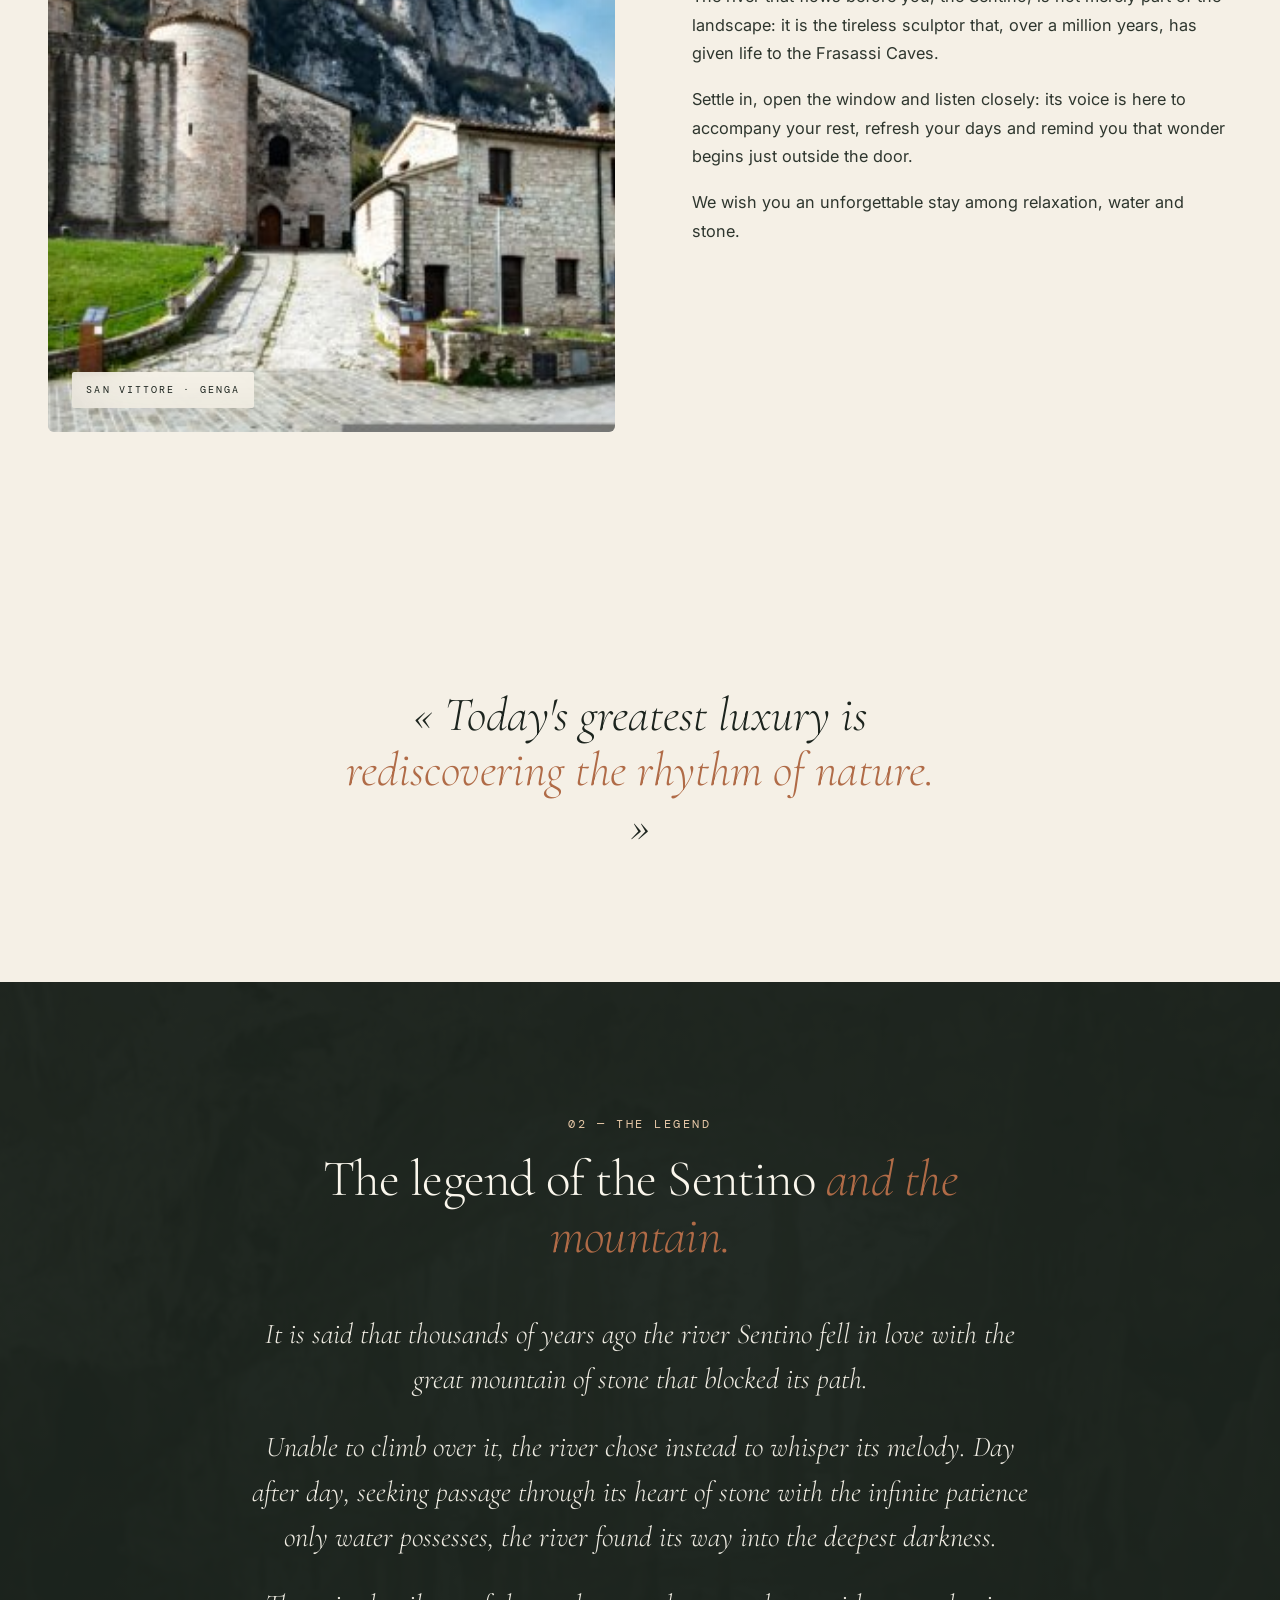
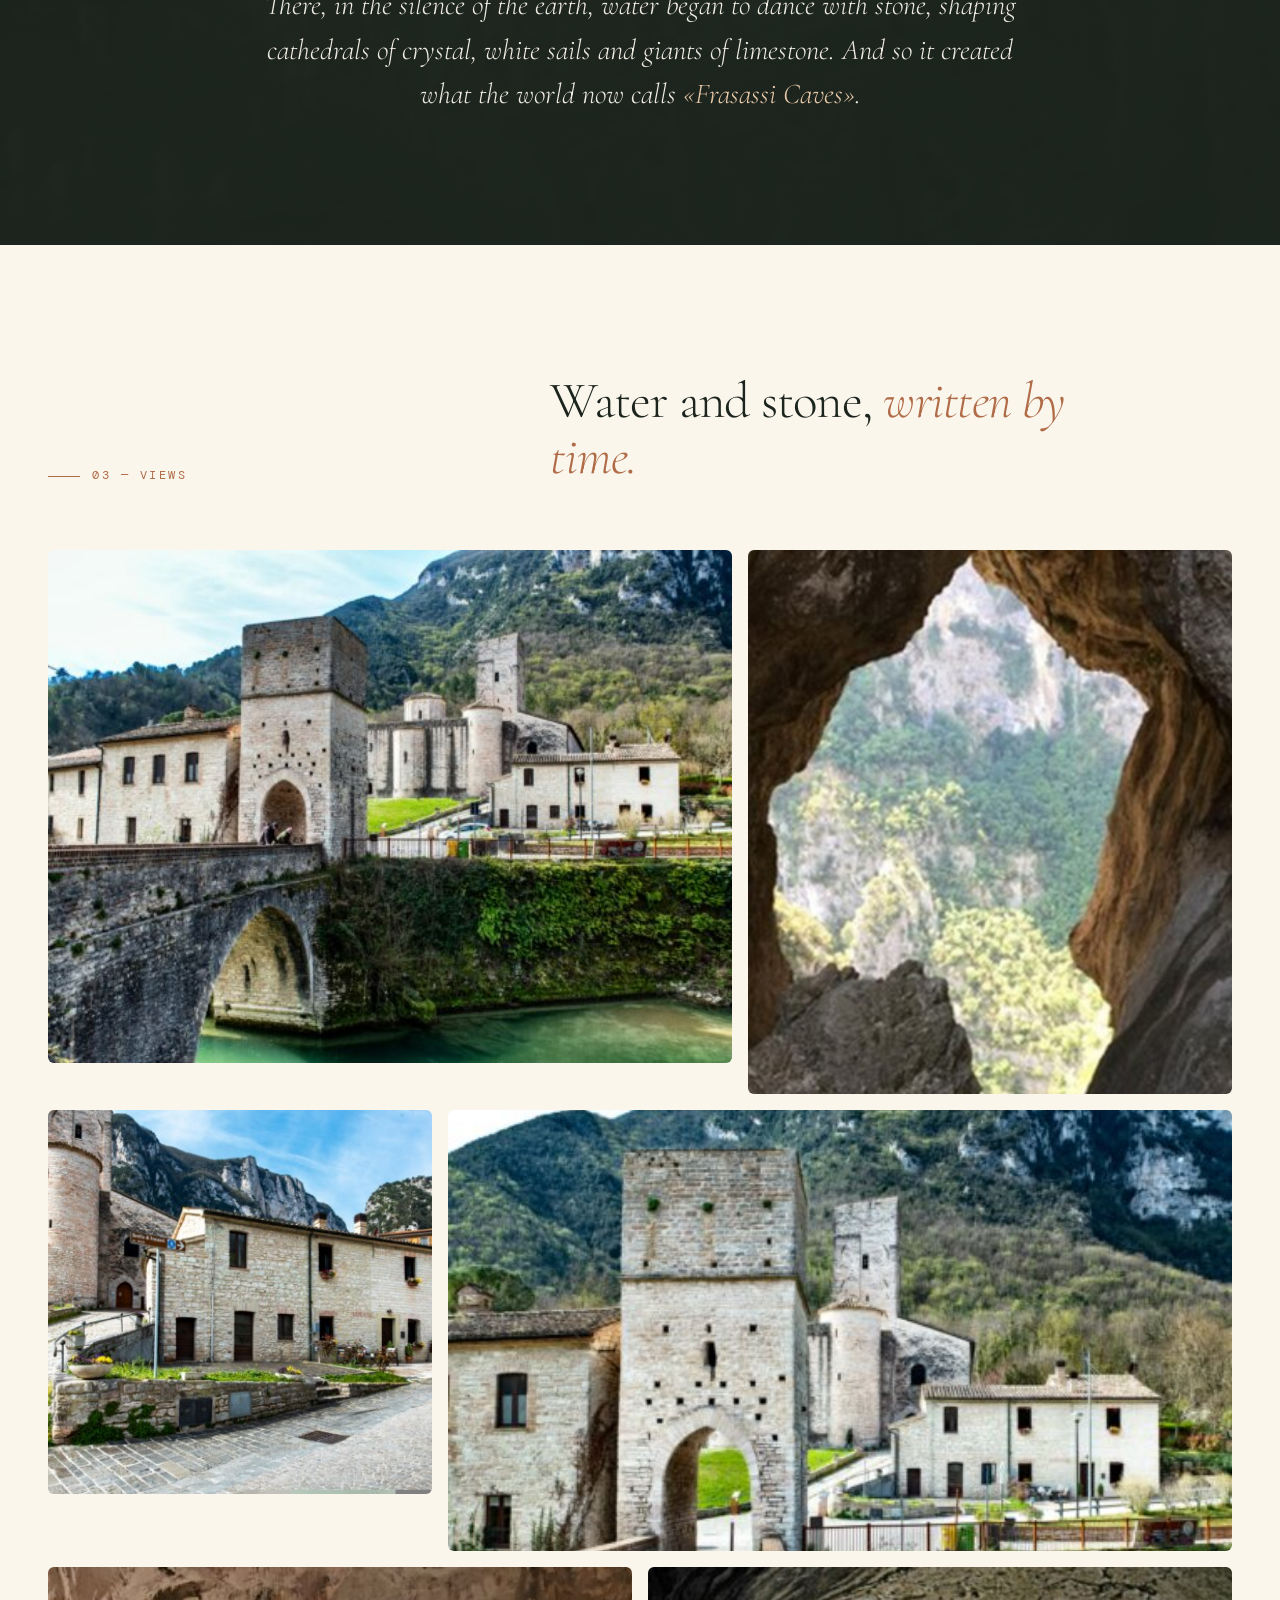
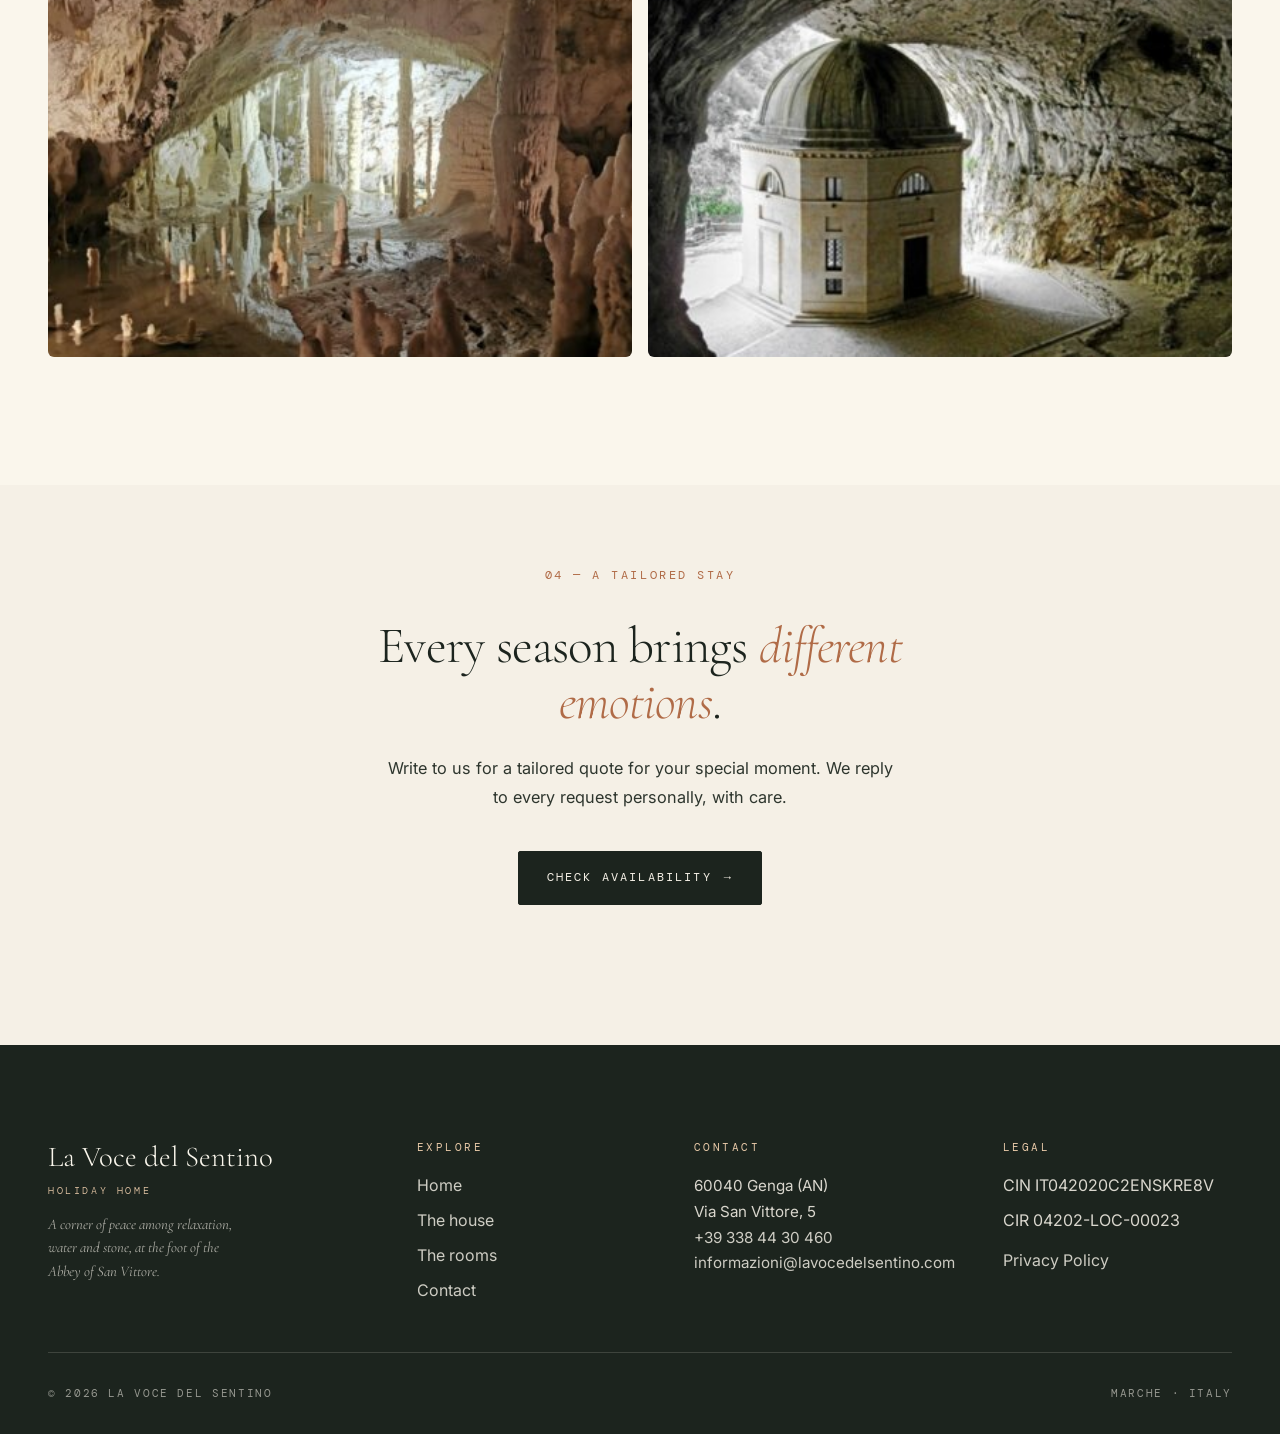
==== commit 67825d2f: "Add i18n (IT/EN) language switcher and translations" ====
--- a/index.html
+++ b/index.html
@@ -3,13 +3,18 @@
 <head>
   <meta charset="UTF-8" />
   <meta name="viewport" content="width=device-width, initial-scale=1.0" />
-  <title>La Voce del Sentino — Casa Vacanze a Genga, Marche</title>
-  <meta name="description" content="Casa vacanze nel cuore delle Marche, a pochi passi dalle Grotte di Frasassi. Un angolo di pace accanto al fiume Sentino, tra relax, acqua e roccia." />
+  <script>
+    (function(){try{var s=['it','en'],l=localStorage.getItem('lvs-lang');if(!s.includes(l)){var n=(navigator.language||'it').slice(0,2).toLowerCase();l=s.includes(n)?n:'it';}if(l!=='it')document.documentElement.setAttribute('data-lang-pending',l);document.documentElement.lang=l;}catch(e){}})();
+  </script>
+  <title data-i18n="home.meta.title">La Voce del Sentino — Casa Vacanze a Genga, Marche</title>
+  <meta name="description" data-i18n-attr="content=home.meta.description" content="Casa vacanze nel cuore delle Marche, a pochi passi dalle Grotte di Frasassi. Un angolo di pace accanto al fiume Sentino, tra relax, acqua e roccia." />
   <meta name="theme-color" content="#1C241E" />
-  <meta property="og:title" content="La Voce del Sentino — Casa Vacanze" />
-  <meta property="og:description" content="Un angolo di pace accanto al fiume Sentino, a 10 minuti dalle Grotte di Frasassi." />
+  <meta property="og:title" data-i18n-attr="content=home.meta.ogTitle" content="La Voce del Sentino — Casa Vacanze" />
+  <meta property="og:description" data-i18n-attr="content=home.meta.ogDescription" content="Un angolo di pace accanto al fiume Sentino, a 10 minuti dalle Grotte di Frasassi." />
   <meta property="og:type" content="website" />
   <meta property="og:image" content="images/1.jpg" />
+  <link rel="alternate" hreflang="it" href="index.html" />
+  <link rel="alternate" hreflang="en" href="index.html" />
   <link rel="icon" type="image/png" href="images/LA-VOCE-DEL-SENTINO-2.png" />
   <link rel="preconnect" href="https://fonts.googleapis.com">
   <link rel="preconnect" href="https://fonts.gstatic.com" crossorigin>
@@ -21,23 +26,27 @@
   <!-- NAV -->
   <header class="nav" role="banner">
     <div class="container nav__inner">
-      <a href="index.html" class="nav__logo" aria-label="La Voce del Sentino — home">
+      <a href="index.html" class="nav__logo" data-i18n-attr="aria-label=nav.logoAria" aria-label="La Voce del Sentino — home">
         <span class="nav__logo-mark">LVS</span>
         <span>
-          La Voce del Sentino
-          <small>Casa Vacanze · Genga (AN)</small>
+          <span data-i18n="meta.brandShort">La Voce del Sentino</span>
+          <small data-i18n="meta.brandSmall">Casa Vacanze · Genga (AN)</small>
         </span>
       </a>
-      <nav aria-label="Principale">
+      <nav data-i18n-attr="aria-label=nav.ariaLabel" aria-label="Principale">
         <ul class="nav__links">
-          <li><a href="index.html" class="is-active">Home Page</a></li>
-          <li><a href="la-casa.html">La casa</a></li>
-          <li><a href="le-camere.html">Le camere</a></li>
-          <li><a href="contatti.html">Contatti</a></li>
+          <li><a href="index.html" class="is-active" data-i18n="nav.home">Home Page</a></li>
+          <li><a href="la-casa.html" data-i18n="nav.house">La casa</a></li>
+          <li><a href="le-camere.html" data-i18n="nav.rooms">Le camere</a></li>
+          <li><a href="contatti.html" data-i18n="nav.contact">Contatti</a></li>
         </ul>
       </nav>
-      <a href="contatti.html" class="nav__cta">Prenota</a>
-      <button class="nav__toggle" aria-label="Apri menu" aria-expanded="false">
+      <div class="lang-switch" role="group" data-i18n-attr="aria-label=langSwitch.groupAria" aria-label="Seleziona lingua">
+        <button type="button" class="lang-switch__btn" data-lang-switch="it" aria-pressed="true">IT</button>
+        <button type="button" class="lang-switch__btn" data-lang-switch="en" aria-pressed="false">EN</button>
+      </div>
+      <a href="contatti.html" class="nav__cta" data-i18n="nav.book">Prenota</a>
+      <button class="nav__toggle" data-i18n-attr="aria-label=nav.menuAria" aria-label="Apri menu" aria-expanded="false">
         <span></span><span></span>
       </button>
     </div>
@@ -46,28 +55,28 @@
   <!-- HERO -->
   <section class="hero" id="top">
     <div class="hero__bg">
-      <img src="images/1.jpg" alt="La casa tra l'Abbazia di San Vittore e le montagne di Frasassi" />
+      <img src="images/1.jpg" data-i18n-attr="alt=home.hero.imgAlt" alt="La casa tra l'Abbazia di San Vittore e le montagne di Frasassi" />
     </div>
     <div class="container hero__inner">
       <div class="hero__grid">
         <div class="hero__headline reveal">
-          <span class="hero__tag">Genga · Marche · Italia</span>
-          <h1 class="display">La <em>Voce</em> del Sentino<br/>— un angolo di pace.</h1>
+          <span class="hero__tag" data-i18n="home.hero.tag">Genga · Marche · Italia</span>
+          <h1 class="display" data-i18n-html="home.hero.title">La <em>Voce</em> del Sentino<br/>— un angolo di pace.</h1>
         </div>
         <div class="hero__meta reveal" data-delay="2">
           <div>
-            <span>Dove</span>
-            <strong>San Vittore<br/>delle Chiuse</strong>
+            <span data-i18n="home.hero.whereLabel">Dove</span>
+            <strong data-i18n-html="home.hero.whereValue">San Vittore<br/>delle Chiuse</strong>
           </div>
           <div>
-            <span>A piedi</span>
-            <strong>10′ dalle<br/>Grotte di Frasassi</strong>
+            <span data-i18n="home.hero.walkLabel">A piedi</span>
+            <strong data-i18n-html="home.hero.walkValue">10′ dalle<br/>Grotte di Frasassi</strong>
           </div>
         </div>
       </div>
     </div>
     <div class="hero__scroll" aria-hidden="true">
-      <span>Scorri</span>
+      <span data-i18n="home.hero.scroll">Scorri</span>
       <span class="hero__scroll-line"></span>
     </div>
   </section>
@@ -75,18 +84,18 @@
   <!-- MARQUEE -->
   <div class="marquee" aria-hidden="true">
     <div class="marquee__track">
-      <span>Grotte di Frasassi</span>
-      <span>Tempio del Valadier</span>
-      <span>Abbazia di San Vittore</span>
-      <span>Fiume Sentino</span>
-      <span>Terme di Frasassi</span>
-      <span>Gola della Rossa</span>
-      <span>Grotte di Frasassi</span>
-      <span>Tempio del Valadier</span>
-      <span>Abbazia di San Vittore</span>
-      <span>Fiume Sentino</span>
-      <span>Terme di Frasassi</span>
-      <span>Gola della Rossa</span>
+      <span data-i18n="home.marquee.a">Grotte di Frasassi</span>
+      <span data-i18n="home.marquee.b">Tempio del Valadier</span>
+      <span data-i18n="home.marquee.c">Abbazia di San Vittore</span>
+      <span data-i18n="home.marquee.d">Fiume Sentino</span>
+      <span data-i18n="home.marquee.e">Terme di Frasassi</span>
+      <span data-i18n="home.marquee.f">Gola della Rossa</span>
+      <span data-i18n="home.marquee.a">Grotte di Frasassi</span>
+      <span data-i18n="home.marquee.b">Tempio del Valadier</span>
+      <span data-i18n="home.marquee.c">Abbazia di San Vittore</span>
+      <span data-i18n="home.marquee.d">Fiume Sentino</span>
+      <span data-i18n="home.marquee.e">Terme di Frasassi</span>
+      <span data-i18n="home.marquee.f">Gola della Rossa</span>
     </div>
   </div>
 
@@ -95,23 +104,23 @@
     <div class="container">
       <div class="section-head">
         <div class="reveal">
-          <span class="eyebrow">01 — Benvenuti</span>
+          <span class="eyebrow" data-i18n="home.welcome.eyebrow">01 — Benvenuti</span>
         </div>
         <div class="section-head__right reveal" data-delay="1">
-          <h2 class="h-section">Cari Ospiti, siamo felici di accompagnarVi in questo <em>angolo di pace</em>.</h2>
+          <h2 class="h-section" data-i18n-html="home.welcome.title">Cari Ospiti, siamo felici di accompagnarVi in questo <em>angolo di pace</em>.</h2>
         </div>
       </div>
 
       <div class="split">
         <div class="split__media reveal">
-          <img src="images/41.jpg" alt="L'Abbazia di San Vittore accanto alla casa, con la gola di Frasassi sullo sfondo" />
-          <span class="split__caption">San Vittore · Genga</span>
+          <img src="images/41.jpg" data-i18n-attr="alt=home.welcome.imgAlt" alt="L'Abbazia di San Vittore accanto alla casa, con la gola di Frasassi sullo sfondo" />
+          <span class="split__caption" data-i18n="home.welcome.caption">San Vittore · Genga</span>
         </div>
         <div class="split__content reveal" data-delay="1">
-          <p class="lead">Abbiamo scelto questo nome perché crediamo che il lusso più grande, oggi, sia ritrovare il ritmo della natura.</p>
-          <p class="body-text">Il fiume che scorre qui davanti a Voi, il Sentino, non è solo un elemento del paesaggio: è l'instancabile scultore che in un milione di anni ha dato vita alle Grotte di Frasassi.</p>
-          <p class="body-text">Mettetevi comodi, aprite la finestra e tendete l'orecchio: la sua voce è qui per accompagnare il Vostro riposo, rinfrescare le Vostre giornate e ricordarVI che la meraviglia inizia appena fuori dalla porta di casa.</p>
-          <p class="body-text">Vi auguriamo un soggiorno indimenticabile tra relax, acqua e roccia.</p>
+          <p class="lead" data-i18n="home.welcome.lead">Abbiamo scelto questo nome perché crediamo che il lusso più grande, oggi, sia ritrovare il ritmo della natura.</p>
+          <p class="body-text" data-i18n="home.welcome.p1">Il fiume che scorre qui davanti a Voi, il Sentino, non è solo un elemento del paesaggio: è l'instancabile scultore che in un milione di anni ha dato vita alle Grotte di Frasassi.</p>
+          <p class="body-text" data-i18n="home.welcome.p2">Mettetevi comodi, aprite la finestra e tendete l'orecchio: la sua voce è qui per accompagnare il Vostro riposo, rinfrescare le Vostre giornate e ricordarVI che la meraviglia inizia appena fuori dalla porta di casa.</p>
+          <p class="body-text" data-i18n="home.welcome.p3">Vi auguriamo un soggiorno indimenticabile tra relax, acqua e roccia.</p>
         </div>
       </div>
     </div>
@@ -120,7 +129,7 @@
   <!-- PULL QUOTE -->
   <section class="pull">
     <div class="container">
-      <p class="pull__quote reveal">« Il lusso più grande, oggi, è <span>ritrovare il ritmo della natura.</span> »</p>
+      <p class="pull__quote reveal" data-i18n-html="home.pull.quote">« Il lusso più grande, oggi, è <span>ritrovare il ritmo della natura.</span> »</p>
     </div>
   </section>
 
@@ -129,13 +138,13 @@
     <div class="legend__bg"><img src="images/Grotte2.jpg" alt="" aria-hidden="true" /></div>
     <div class="container">
       <div class="legend__inner">
-        <span class="eyebrow center reveal" style="color:#E8C9A8;">02 — La leggenda</span>
-        <h2 class="h-section reveal" data-delay="1" style="margin-top:1rem;">La leggenda del Sentino <em>e la montagna.</em></h2>
+        <span class="eyebrow center reveal" style="color:#E8C9A8;" data-i18n="home.legend.eyebrow">02 — La leggenda</span>
+        <h2 class="h-section reveal" data-delay="1" style="margin-top:1rem;" data-i18n-html="home.legend.title">La leggenda del Sentino <em>e la montagna.</em></h2>
 
         <div style="margin-top:3rem;">
-          <p class="legend__quote reveal" data-delay="2">Si narra che migliaia di anni fa il fiume Sentino si innamorò della grande montagna di roccia che sbarrava il suo cammino.</p>
-          <p class="legend__quote reveal" data-delay="3">Non potendo scavalcarla decise di sussurrarle la sua melodia. Giorno dopo giorno, cercando un passaggio nel suo cuore di pietra, con la pazienza infinita che solo l'acqua possiede, il fiume trovò la strada verso il buio più profondo.</p>
-          <p class="legend__quote reveal" data-delay="4">Lì, nel silenzio della terra, l'acqua iniziò a danzare con la roccia formando cattedrali di cristallo, vele bianche e giganti di calcare. Creò così quelle che oggi il mondo chiama <span>«Grotte di Frasassi»</span>.</p>
+          <p class="legend__quote reveal" data-delay="2" data-i18n="home.legend.p1">Si narra che migliaia di anni fa il fiume Sentino si innamorò della grande montagna di roccia che sbarrava il suo cammino.</p>
+          <p class="legend__quote reveal" data-delay="3" data-i18n="home.legend.p2">Non potendo scavalcarla decise di sussurrarle la sua melodia. Giorno dopo giorno, cercando un passaggio nel suo cuore di pietra, con la pazienza infinita che solo l'acqua possiede, il fiume trovò la strada verso il buio più profondo.</p>
+          <p class="legend__quote reveal" data-delay="4" data-i18n-html="home.legend.p3">Lì, nel silenzio della terra, l'acqua iniziò a danzare con la roccia formando cattedrali di cristallo, vele bianche e giganti di calcare. Creò così quelle che oggi il mondo chiama <span>«Grotte di Frasassi»</span>.</p>
         </div>
       </div>
     </div>
@@ -146,20 +155,20 @@
     <div class="container">
       <div class="section-head">
         <div class="reveal">
-          <span class="eyebrow">03 — Sguardi</span>
+          <span class="eyebrow" data-i18n="home.gallery.eyebrow">03 — Sguardi</span>
         </div>
         <div class="section-head__right reveal" data-delay="1">
-          <h2 class="h-section">Acqua e roccia, <em>scritte dal tempo.</em></h2>
+          <h2 class="h-section" data-i18n-html="home.gallery.title">Acqua e roccia, <em>scritte dal tempo.</em></h2>
         </div>
       </div>
 
       <div class="gallery">
-        <div class="gallery__item gallery__item--a reveal"><img src="images/147.jpg" alt="Il ponte romanico di San Vittore delle Chiuse sul fiume Sentino" loading="lazy" /></div>
-        <div class="gallery__item gallery__item--b reveal" data-delay="1"><img src="images/ForoDegliOcchialoni.jpg" alt="Il Foro degli Occhialoni: finestra naturale nella roccia" loading="lazy" /></div>
-        <div class="gallery__item gallery__item--c reveal"><img src="images/47.jpg" alt="La casa con la torre medievale di San Vittore" loading="lazy" /></div>
-        <div class="gallery__item gallery__item--d reveal" data-delay="1"><img src="images/192.jpg" alt="Borgo di San Vittore delle Chiuse" loading="lazy" /></div>
-        <div class="gallery__item gallery__item--e reveal"><img src="images/Grotte2.jpg" alt="Interno delle Grotte di Frasassi" loading="lazy" /></div>
-        <div class="gallery__item gallery__item--f reveal" data-delay="1"><img src="images/TempioDelValadier2.jpg" alt="Il Tempio del Valadier incastonato nella roccia" loading="lazy" /></div>
+        <div class="gallery__item gallery__item--a reveal"><img src="images/147.jpg" data-i18n-attr="alt=home.gallery.a" alt="Il ponte romanico di San Vittore delle Chiuse sul fiume Sentino" loading="lazy" /></div>
+        <div class="gallery__item gallery__item--b reveal" data-delay="1"><img src="images/ForoDegliOcchialoni.jpg" data-i18n-attr="alt=home.gallery.b" alt="Il Foro degli Occhialoni: finestra naturale nella roccia" loading="lazy" /></div>
+        <div class="gallery__item gallery__item--c reveal"><img src="images/47.jpg" data-i18n-attr="alt=home.gallery.c" alt="La casa con la torre medievale di San Vittore" loading="lazy" /></div>
+        <div class="gallery__item gallery__item--d reveal" data-delay="1"><img src="images/192.jpg" data-i18n-attr="alt=home.gallery.d" alt="Borgo di San Vittore delle Chiuse" loading="lazy" /></div>
+        <div class="gallery__item gallery__item--e reveal"><img src="images/Grotte2.jpg" data-i18n-attr="alt=home.gallery.e" alt="Interno delle Grotte di Frasassi" loading="lazy" /></div>
+        <div class="gallery__item gallery__item--f reveal" data-delay="1"><img src="images/TempioDelValadier2.jpg" data-i18n-attr="alt=home.gallery.f" alt="Il Tempio del Valadier incastonato nella roccia" loading="lazy" /></div>
       </div>
     </div>
   </section>
@@ -168,11 +177,11 @@
   <section class="section section--tight">
     <div class="container">
       <div class="section-head section-head--stack">
-        <span class="eyebrow center reveal">04 — Soggiorno su misura</span>
-        <h2 class="h-section reveal" data-delay="1" style="margin:1rem 0 1.5rem;">Ogni stagione regala <em>emozioni diverse</em>.</h2>
-        <p class="body-text reveal" data-delay="2" style="max-width:52ch; margin-inline:auto;">Scrivici per conoscere il prezzo su misura per il tuo momento speciale. Rispondiamo a ogni richiesta personalmente, con cura.</p>
+        <span class="eyebrow center reveal" data-i18n="home.cta.eyebrow">04 — Soggiorno su misura</span>
+        <h2 class="h-section reveal" data-delay="1" style="margin:1rem 0 1.5rem;" data-i18n-html="home.cta.title">Ogni stagione regala <em>emozioni diverse</em>.</h2>
+        <p class="body-text reveal" data-delay="2" style="max-width:52ch; margin-inline:auto;" data-i18n="home.cta.body">Scrivici per conoscere il prezzo su misura per il tuo momento speciale. Rispondiamo a ogni richiesta personalmente, con cura.</p>
         <div style="margin-top:2.5rem;" class="reveal" data-delay="3">
-          <a href="contatti.html" class="btn btn--primary">Richiedi disponibilità <span class="arrow">→</span></a>
+          <a href="contatti.html" class="btn btn--primary"><span data-i18n="home.cta.btn">Richiedi disponibilità</span> <span class="arrow">→</span></a>
         </div>
       </div>
     </div>
@@ -183,43 +192,44 @@
     <div class="container">
       <div class="footer__top">
         <div>
-          <p class="footer__brand">La Voce del Sentino<small>Casa Vacanze</small></p>
-          <p class="footer__tagline">Un angolo di pace tra relax, acqua e roccia, ai piedi dell'Abbazia di San Vittore.</p>
-        </div>
-        <div>
-          <h4>Esplora</h4>
+          <p class="footer__brand"><span data-i18n="meta.brandShort">La Voce del Sentino</span><small data-i18n="footer.brandSmall">Casa Vacanze</small></p>
+          <p class="footer__tagline" data-i18n="footer.tagline">Un angolo di pace tra relax, acqua e roccia, ai piedi dell'Abbazia di San Vittore.</p>
+        </div>
+        <div>
+          <h4 data-i18n="footer.explore">Esplora</h4>
           <ul>
-            <li><a href="index.html">Home Page</a></li>
-            <li><a href="la-casa.html">La casa</a></li>
-            <li><a href="le-camere.html">Le camere</a></li>
-            <li><a href="contatti.html">Contatti</a></li>
+            <li><a href="index.html" data-i18n="nav.home">Home Page</a></li>
+            <li><a href="la-casa.html" data-i18n="nav.house">La casa</a></li>
+            <li><a href="le-camere.html" data-i18n="nav.rooms">Le camere</a></li>
+            <li><a href="contatti.html" data-i18n="nav.contact">Contatti</a></li>
           </ul>
         </div>
         <div>
-          <h4>Contatti</h4>
+          <h4 data-i18n="footer.contact">Contatti</h4>
           <address>
-            60040 Genga (AN)<br/>
-            Via San Vittore, 5<br/>
+            <span data-i18n="footer.addressLine1">60040 Genga (AN)</span><br/>
+            <span data-i18n="footer.addressLine2">Via San Vittore, 5</span><br/>
             <a href="tel:+393384430460">+39 338 44 30 460</a><br/>
             <a href="mailto:informazioni@lavocedelsentino.com">informazioni@lavocedelsentino.com</a>
           </address>
         </div>
         <div>
-          <h4>Legale</h4>
+          <h4 data-i18n="footer.legal">Legale</h4>
           <ul>
             <li>CIN IT042020C2ENSKRE8V</li>
             <li>CIR 04202-LOC-00023</li>
-            <li style="margin-top:0.9rem;"><a href="privacy.html">Privacy Policy</a></li>
+            <li style="margin-top:0.9rem;"><a href="privacy.html" data-i18n="footer.privacy">Privacy Policy</a></li>
           </ul>
         </div>
       </div>
       <div class="footer__bottom">
         <span>© <span data-year></span> La Voce del Sentino</span>
-        <span>Marche · Italia</span>
+        <span data-i18n="footer.locale">Marche · Italia</span>
       </div>
     </div>
   </footer>
 
+  <script src="js/i18n.js" defer></script>
   <script src="js/main.js" defer></script>
 </body>
 </html>
--- a/css/style.css
+++ b/css/style.css
@@ -40,6 +40,7 @@
 /* ---------- Reset ---------- */
 *, *::before, *::after { box-sizing: border-box; }
 html { scroll-behavior: smooth; -webkit-font-smoothing: antialiased; -moz-osx-font-smoothing: grayscale; }
+html[data-lang-pending] body { visibility: hidden; }
 body {
   margin: 0;
   background: var(--ivory);
@@ -253,6 +254,34 @@
 .nav__toggle span:nth-child(2) { top: 20px; }
 .nav.is-open .nav__toggle span:nth-child(1) { top: 16px; transform: rotate(45deg); }
 .nav.is-open .nav__toggle span:nth-child(2) { top: 16px; transform: rotate(-45deg); }
+
+/* ---------- Language switcher ---------- */
+.lang-switch {
+  display: inline-flex;
+  align-items: center;
+  gap: 0;
+  font-family: var(--mono);
+  font-size: 0.68rem;
+  letter-spacing: 0.18em;
+  text-transform: uppercase;
+  border: 1px solid var(--line);
+  border-radius: 999px;
+  padding: 2px;
+  background: transparent;
+}
+.lang-switch__btn {
+  padding: 0.35rem 0.7rem;
+  color: var(--muted);
+  border-radius: 999px;
+  transition: color 0.25s var(--ease), background 0.25s var(--ease);
+  line-height: 1;
+}
+.lang-switch__btn:hover { color: var(--ink); }
+.lang-switch__btn.is-active,
+.lang-switch__btn[aria-pressed="true"] {
+  background: var(--ink);
+  color: var(--ivory);
+}
 
 /* ---------- Hero ---------- */
 .hero {
